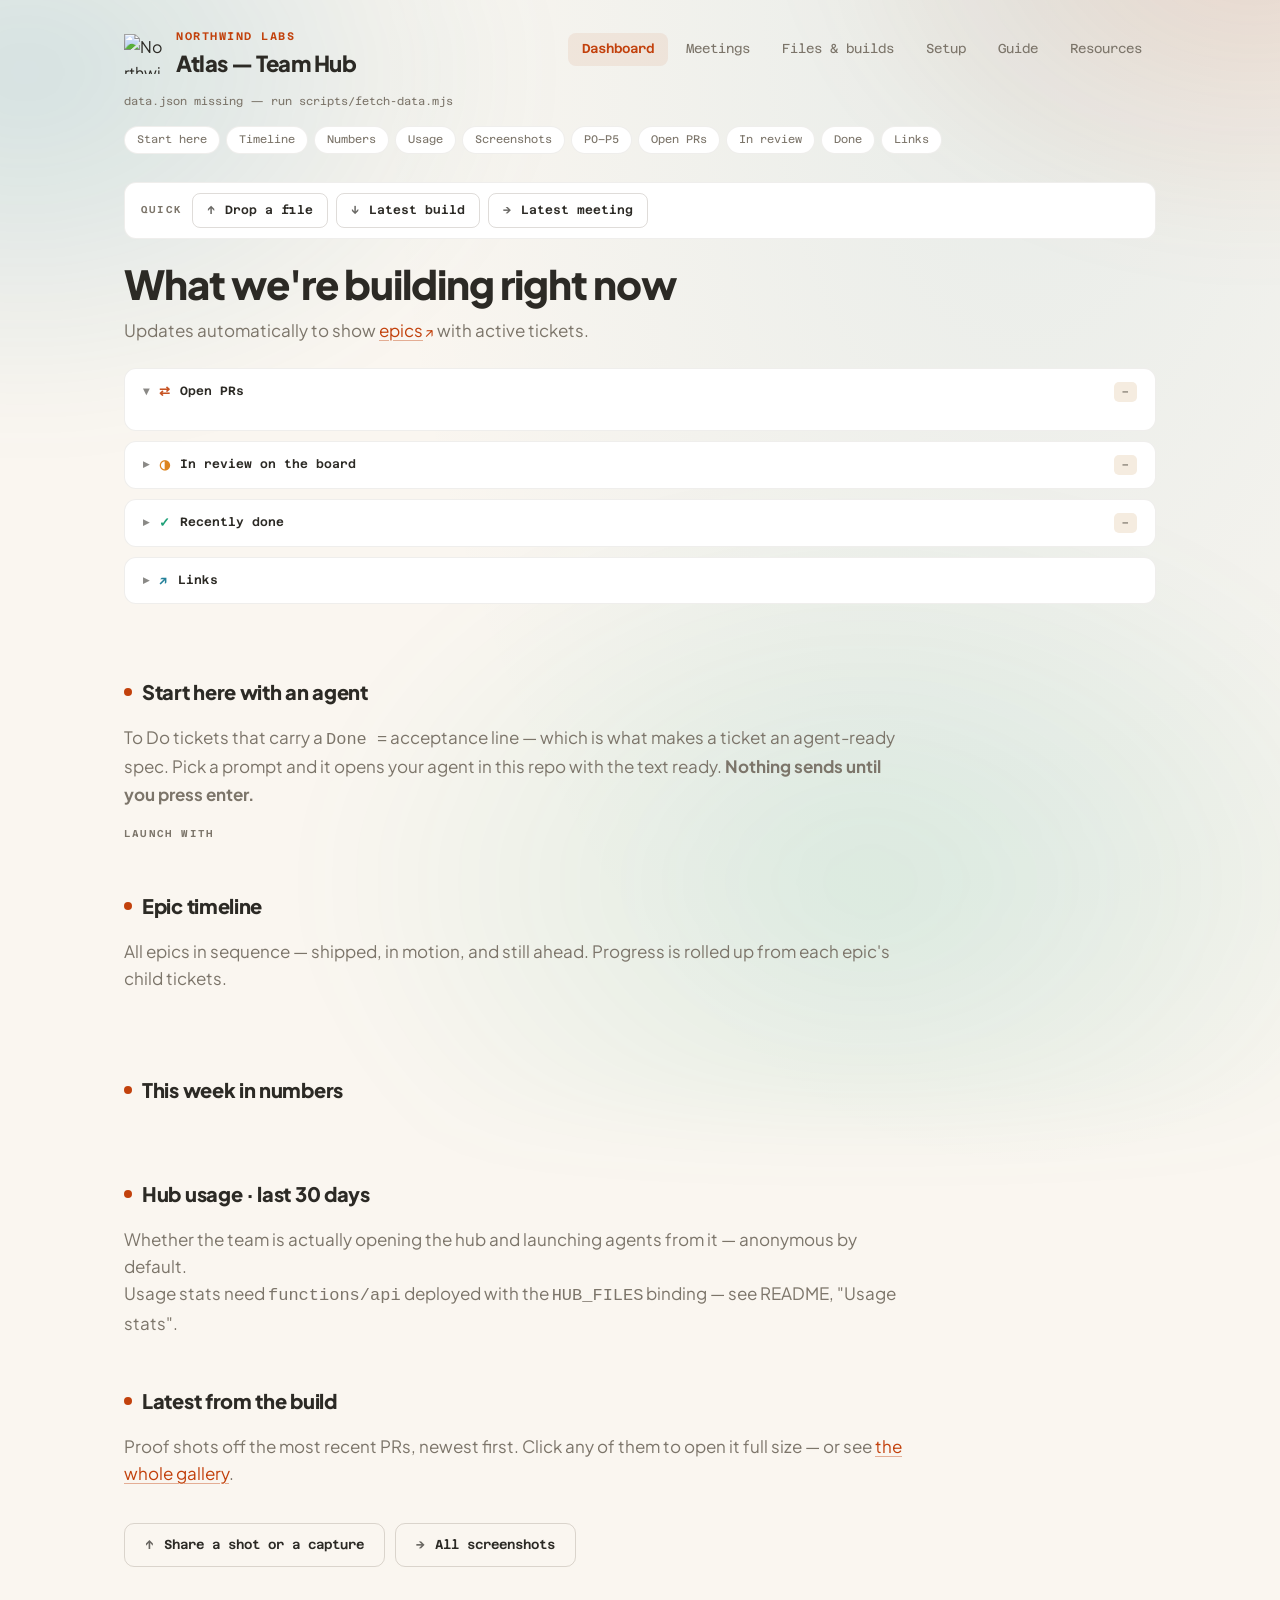
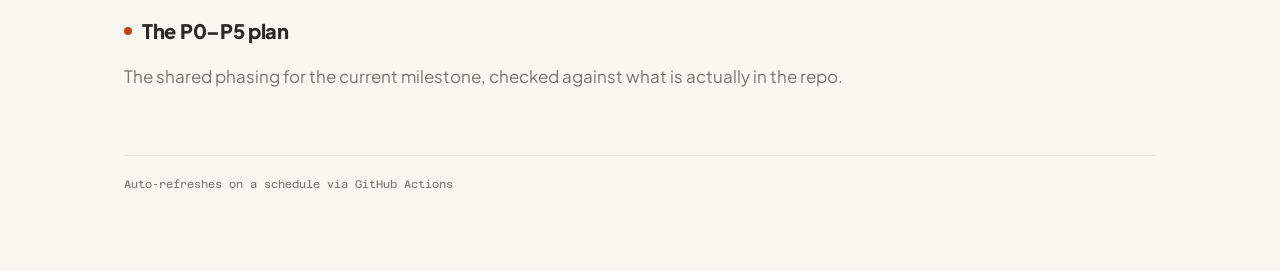
==== site/index.html @ a4d42335 "Collapse only buttons that declare an icon Without one there is nothing to collapse to, and several " ====
<!DOCTYPE html>
<html lang="en">
<head>
<meta charset="UTF-8">
<meta name="viewport" content="width=device-width, initial-scale=1.0">
<title>Dashboard</title>
<link rel="preconnect" href="https://fonts.googleapis.com">
<link rel="preconnect" href="https://fonts.gstatic.com" crossorigin>
<link href="https://fonts.googleapis.com/css2?family=Plus+Jakarta+Sans:wght@400;600;700;800&family=Azeret+Mono:wght@400;600&display=swap" rel="stylesheet">
<link rel="icon" type="image/png" sizes="32x32" href="brand/mark-32.png">
<link rel="icon" type="image/png" sizes="64x64" href="brand/mark-64.png">
<link rel="stylesheet" href="style.css">
<script src="hub.config.js"></script>
<script defer src="hub.js"></script>
</head>
<body>
<div class="wrap">

<header class="site" data-hub-shell></header>
<p class="meta" id="generated">loading…</p>
<nav class="jumps">
  <a href="#s-start" data-needs-tracker>Start here</a>
  <a href="#s-timeline" data-needs-tracker>Timeline</a>
  <a href="#s-numbers">Numbers</a>
  <a href="#s-usage">Usage</a>
  <a href="#s-shots">Screenshots</a>
  <a href="#s-plan" data-needs-phases>P0–P5</a>
  <a href="#s-prs">Open PRs</a>
  <a href="#s-review" data-needs-tracker>In review</a>
  <a href="#s-done" data-needs-tracker>Done</a>
  <a href="#s-links">Links</a>
</nav>

<section class="quickbar" aria-label="Quick actions">
  <span class="quickbar__label">Quick</span>
  <a class="btn btn--lg btn--ghost" data-icon="↑" href="files.html#s-drop">Drop a file</a>
  <a class="btn btn--lg btn--ghost" data-icon="↓" href="files.html#s-builds">Latest build</a>
  <a class="btn btn--lg btn--ghost" data-icon="→" href="meetings.html">Latest meeting</a>
</section>

<h1>What we're building right now</h1>
<p class="lead" data-needs-tracker>Updates automatically to show <a id="epics-link">epics</a> with active tickets.</p>



<!-- The four reference lists live at the top where they are reachable, but folded
     so they do not push the actual dashboard below the fold. Native <details>:
     keyboard and screen-reader behaviour for free, and it still works if the
     script never loads. Counts sit in the header so a closed section still
     tells you whether it is worth opening. -->
<div class="folds">
  <details class="fold" id="s-prs" data-fold="prs" open>
    <summary class="fold__head"><span class="fold__icon">⇄</span>Open PRs<span class="fold__count" id="n-open-prs">–</span></summary>
    <div class="fold__body"><ul class="rows" id="open-prs"></ul></div>
  </details>

  <details class="fold" id="s-review" data-fold="review" data-needs-tracker>
    <summary class="fold__head"><span class="fold__icon">◑</span>In review on the board<span class="fold__count" id="n-in-review">–</span></summary>
    <div class="fold__body"><ul class="rows" id="in-review"></ul></div>
  </details>

  <details class="fold" id="s-done" data-fold="done" data-needs-tracker>
    <summary class="fold__head"><span class="fold__icon">✓</span>Recently done<span class="fold__count" id="n-done-recent">–</span></summary>
    <div class="fold__body"><ul class="rows" id="done-recent"></ul></div>
  </details>

  <details class="fold" id="s-links" data-fold="links">
    <summary class="fold__head"><span class="fold__icon">↗</span>Links</summary>
    <div class="fold__body">
      <div class="links" id="links"></div>
    </div>
  </details>
</div>

<div class="epic-hero" id="active-epics" data-needs-tracker></div>

<h2 id="s-start" data-needs-tracker>Start here with an agent</h2>
<p class="lead" data-needs-tracker>To Do tickets that carry a <code>Done =</code> acceptance line — which is what makes a ticket an agent-ready spec. Pick a prompt and it opens your agent in this repo with the text ready. <strong>Nothing sends until you press enter.</strong></p>
<div class="launchbar" data-needs-tracker>
  <span class="launchbar__label">Launch with</span>
  <div class="launchbar__opts" id="launcher"></div>
</div>
<div id="agent-ready" data-needs-tracker></div>

<h2 id="s-timeline" data-needs-tracker>Epic timeline</h2>
<p class="lead" data-needs-tracker>All epics in sequence — shipped, in motion, and still ahead. Progress is rolled up from each epic's child tickets.</p>
<div class="timeline-scroll" data-needs-tracker><div class="timeline" id="timeline"></div></div>

<h2 id="s-numbers">This week in numbers</h2>
<div class="kpis" id="kpis"></div>

<h2 id="s-usage">Hub usage · last 30 days</h2>
<p class="lead">Whether the team is actually opening the hub and launching agents from it — anonymous by default.</p>
<div id="usage-panel">
  <div id="usage-attribution"></div>
  <div class="kpis" id="usage-kpis"></div>
  <div id="usage-by-person"></div>
</div>

<h2 id="s-shots">Latest from the build</h2>
<p class="lead">Proof shots off the most recent PRs, newest first. Click any of them to open it full size — or see <a href="files.html#s-shots">the whole gallery</a>.</p>
<div class="shots" id="shots"></div>

<div class="btn-row">
  <a class="btn btn--lg btn--ghost" data-icon="↑" href="files.html#s-drop">Share a shot or a capture</a>
  <a class="btn btn--lg btn--ghost" data-icon="→" href="files.html#s-shots">All screenshots</a>
</div>

<h2 id="s-plan" data-needs-phases>The P0–P5 plan</h2>
<p class="lead" id="phases-blurb" data-needs-phases></p>
<div class="phases" id="phases" data-needs-phases></div>


<footer class="site" data-hub-shell></footer>

</div>
<script>
/* hub.js is deferred: it runs after this inline script is parsed but before
   DOMContentLoaded fires. A cached data.json can resolve faster than that, so
   anything needing its launcher API waits here rather than racing it. */
const hubReady = new Promise((resolve) => {
  if (document.readyState !== "loading") resolve();
  else document.addEventListener("DOMContentLoaded", resolve, { once: true });
});

/* Numbers tick up from zero on load — the point of this row is "how much moved
   this week", and watching it land reads faster than a static figure. Anyone
   who has asked the OS for less motion just gets the final number. */
function countUp() {
  const still = window.matchMedia("(prefers-reduced-motion: reduce)").matches;
  for (const el of document.querySelectorAll(".kpi__val[data-to]")) {
    const to = Number(el.dataset.to);
    // requestAnimationFrame does not run in a background tab, so animating there
    // would zero the number and never restore it — someone opening the hub in a
    // background tab would come back to 0 across the board. Correctness first:
    // if we cannot animate, the real figure just stays put.
    if (!Number.isFinite(to) || to === 0 || still || document.visibilityState !== "visible") continue;
    const started = performance.now(), ms = 700;
    const step = (now) => {
      const p = Math.min(1, (now - started) / ms);
      el.textContent = Math.round(to * (1 - Math.pow(1 - p, 3)));
      if (p < 1) requestAnimationFrame(step);
    };
    el.textContent = "0";
    requestAnimationFrame(step);
  }
}

const CONFIG = globalThis.HUB_CONFIG || {};

const CHIP = (s) => {
  const cls = /done/i.test(s) ? "done" : /review/i.test(s) ? "review" : /progress/i.test(s) ? "progress" : "todo";
  return `<span class="chip chip--${cls}">${s}</span>`;
};
const esc = (t) => String(t).replace(/[&<>"]/g, (c) => ({ "&": "&amp;", "<": "&lt;", ">": "&gt;", '"': "&quot;" }[c]));

/* Board sections are removed outright when no tracker is configured, so every
   write below goes through this — a missing target is an expected state, not
   an error, and one throw here would abort the whole render. */
const setHTML = (id, html) => { const el = document.getElementById(id); if (el) el.innerHTML = html; };

/* A hub with no issue tracker is a legitimate setup — plenty of teams run on
   GitHub alone. Every board-derived section is marked data-needs-tracker (and
   the phase plan data-needs-phases, since it also needs a plan to draw), and
   they come out of the page entirely rather than sitting there empty.

   Removing beats hiding: the jump links go with their sections, so the page
   has no dead anchors, and nothing renders a "no data yet" placeholder for a
   feature this hub was never configured to have. */
const tracker = CONFIG.tracker || {};
const hasTracker = Boolean(tracker.baseUrl && tracker.projectKey);
const hasPhases = hasTracker && (CONFIG.phases || []).length > 0;

if (!hasTracker) for (const el of document.querySelectorAll("[data-needs-tracker]")) el.remove();
if (!hasPhases) for (const el of document.querySelectorAll("[data-needs-phases]")) el.remove();

/* Links are pure config — render them before the fetch so they are there even
   if data.json never arrives. Each off-site link gets its destination's favicon
   (Google's public favicon service, keyed only by hostname); a link whose icon
   can't load just shows as text, which is what this list always was. */
document.getElementById("links").innerHTML = (CONFIG.links || [])
  .map((l) => {
    let icon = "";
    try {
      const host = new URL(l.href, location.href).host;
      if (host && host !== location.host)
        icon = `<img class="links__ico" src="https://www.google.com/s2/favicons?domain=${esc(host)}&amp;sz=32" alt="" loading="lazy" onerror="this.remove()">`;
    } catch (e) { /* malformed href — render it linkless of icon, not broken */ }
    return `<a href="${esc(l.href)}">${icon}${esc(l.label)}</a>`;
  }).join("");

const epicsLink = document.getElementById("epics-link");
if (epicsLink && tracker.timelineUrl) epicsLink.href = tracker.timelineUrl;

const blurb = document.getElementById("phases-blurb");
if (blurb) blurb.textContent = CONFIG.phasesBlurb || "";

/* Week-over-week deltas come from site/history.json, one dated snapshot per UTC
   day. It may not exist yet — a brand-new hub's first refresh hasn't run, and
   this template ships without one — so a missing or empty file just means no
   deltas render, not a broken page. */
const nearestEntry = (history, targetMs, toleranceMs) => {
  if (!Array.isArray(history) || !history.length) return null;
  let best = null, bestDiff = Infinity;
  for (const h of history) {
    if (!h || !h.date) continue;
    const diff = Math.abs(new Date(`${h.date}T00:00:00Z`).getTime() - targetMs);
    if (diff < bestDiff) { bestDiff = diff; best = h; }
  }
  return best && bestDiff <= toleranceMs ? best : null;
};

// Never render a delta unless both sides are real numbers — that is what keeps
// a missing/short history from showing a fake "+11" or a misleading "±0".
const deltaBadge = (current, prior) => {
  if (!Number.isFinite(current) || !Number.isFinite(prior)) return "";
  const delta = current - prior;
  const dir = delta > 0 ? "up" : delta < 0 ? "down" : "flat";
  const sign = delta > 0 ? "+" : "";
  return `<div class="kpi__delta kpi__delta--${dir}">${sign}${delta} vs last week</div>`;
};

Promise.all([
  fetch("data.json", { cache: "no-cache" }).then((r) => r.json()),
  fetch("history.json", { cache: "no-cache" }).then((r) => (r.ok ? r.json() : [])).catch(() => []),
]).then(([d, history]) => {
  const gh = d.github || {}, jira = d.jira || {};
  const days = gh.windowDays || jira.windowDays || CONFIG.windowDays || 7;
  const weekAgo = nearestEntry(Array.isArray(history) ? history : [], Date.now() - 7 * 864e5, 2 * 864e5);

  document.getElementById("generated").textContent =
    "data refreshed " + (d.generatedAt ? new Date(d.generatedAt).toLocaleString() : "—") + ` · rolling ${days}-day window`;

  const ago = (iso) => {
    if (!iso) return "no ticket activity yet";
    const dd = Math.floor((Date.now() - new Date(iso)) / 864e5);
    return dd <= 0 ? "active today" : dd === 1 ? "active yesterday" : `last activity ${dd}d ago`;
  };
  const pct = (e) => (e.total ? Math.round((e.done / e.total) * 100) : 0);
  const epics = jira.epics || [];
  const active = epics.filter((e) => e.state === "active");

  setHTML("active-epics", active.map((e) => `
    <div class="epic">
      <div class="epic__head">
        <span class="epic__key"><a href="${e.url}">${e.key}</a></span>
        <span class="epic__ago">${ago(e.lastActivity)}</span>
      </div>
      <div class="epic__name"><a href="${e.url}">${esc(e.name)}</a></div>
      <div class="epic__bar"><div class="epic__fill" style="width:${pct(e)}%"></div></div>
      <div class="epic__stats">
        <span>${e.done}/${e.total} done</span>
        ${e.inProgress ? `<span class="chip chip--progress">${e.inProgress} in progress</span>` : ""}
        ${e.inReview ? `<span class="chip chip--review">${e.inReview} in review</span>` : ""}
        ${e.doneRecent ? `<span class="chip chip--done">${e.doneRecent} done · ${days}d</span>` : ""}
      </div>
    </div>`).join("") ||
    `<p class="lead">${epics.length ? "No epic has moved recently — the board is quiet." : "No epic data yet — waiting on the next scheduled refresh."}</p>`);

  setHTML("timeline", epics.map((e) => `
    <div class="tl__node tl__node--${e.state}">
      <div class="tl__dot"></div>
      <div class="tl__key">${e.key}</div>
      <div class="tl__name"><a href="${e.url}">${esc(e.name)}</a></div>
      <div class="tl__bar"><div class="tl__fill" style="width:${pct(e)}%"></div></div>
      <div class="tl__meta">${e.total ? `${e.done}/${e.total}` : "unscoped"}${e.dueDate ? ` · due ${e.dueDate}` : ""}</div>
    </div>`).join("") ||
    '<p class="lead">No epic data yet — waiting on the next scheduled refresh.</p>');

  const doneCount = (jira.doneRecent || []).length;
  setHTML("kpis", [
    { v: (gh.openPrs || []).length, prior: weekAgo?.openPrs, l: "open PRs", s: "awaiting eyes", tone: "accent", icon: "⇄" },
    { v: (gh.mergedPrs || []).length, prior: weekAgo?.mergedPrs, l: `PRs merged · ${days}d`, s: "to main", tone: "water", icon: "⇥" },
    { v: gh.commitCount ?? "—", prior: weekAgo?.commitCount, l: `commits · ${days}d`, s: "default branch", tone: "water", icon: "◆" },
    // The only board-derived card — it goes with the rest of the board.
    ...(hasTracker
      ? [{ v: doneCount, prior: weekAgo?.ticketsDone, l: `tickets done · ${days}d`, s: tracker.label || "the board", tone: "green", icon: "✓" }]
      : []),
  ].map((k) => `
    <div class="kpi kpi--${k.tone}">
      <span class="kpi__icon">${k.icon}</span>
      <div class="kpi__val" data-to="${Number.isFinite(Number(k.v)) ? Number(k.v) : ""}">${k.v}</div>
      <div class="kpi__label">${k.l}</div>
      <div class="kpi__sub">${k.s}</div>
      ${deltaBadge(Number(k.v), Number(k.prior))}
    </div>`).join(""));
  countUp();

  setHTML("phases", (jira.phases || []).map((p) => `
    <div class="phase">
      <div class="phase__tag">${p.phase}</div>
      <div class="phase__name">${esc(p.name)}</div>
      <div class="phase__desc">${esc(p.desc)}</div>
      <div class="phase__row">
        <span class="phase__key"><a href="${esc(p.url || "#")}">${esc(p.key)}</a></span>
        ${CHIP(p.status)}
      </div>
    </div>`).join("") || '<p class="lead">No phase data yet — run the refresh.</p>');

  const li = (id, t, url, extra = "") => `<li><span class="id"><a href="${url}">${id}</a></span><span class="t"><a href="${url}">${esc(t)}</a></span>${extra}</li>`;
  const empty = '<li><span class="t t-dim">nothing right now</span></li>';

  const count = (id, n, hot) => {
    const el = document.getElementById(id);
    if (!el) return;
    el.textContent = n;
    el.classList.toggle("fold__count--hot", Boolean(hot) && n > 0);
  };
  count("n-open-prs", (gh.openPrs || []).length, true);
  count("n-in-review", (jira.inReview || []).length, true);
  count("n-done-recent", doneCount);

  setHTML("open-prs",
    (gh.openPrs || []).map((p) => li("#" + p.number, p.title, p.url, p.draft ? '<span class="badge chip chip--todo">draft</span>' : "")).join("") || empty);
  setHTML("in-review",
    (jira.inReview || []).map((i) => li(i.key, i.summary, i.url)).join("") || empty);
  setHTML("done-recent",
    (jira.doneRecent || []).map((i) => li(i.key, i.summary, i.url, '<span class="badge chip chip--done">done</span>')).join("") || empty);

  renderAgentQueue(jira.agentReady);
}).catch(() => {
  document.getElementById("generated").textContent = "data.json missing — run scripts/fetch-data.mjs";
});


const slugify = (s) => s.toLowerCase().replace(/[^a-z0-9]+/g, "-").replace(/^-+|-+$/g, "").split("-").slice(0, 5).join("-");

/* Prompt templates live in hub.config.js — they encode a team's harness, gates
   and vocabulary, which is exactly the kind of thing that should not be buried
   in a page. They are text with {placeholders} rather than functions, so the
   config file stays data that anyone can edit. An unknown placeholder is left
   as-is: better a visible {oops} in the prompt box than a silent "undefined". */
const PROMPTS = CONFIG.prompts || [];

const fill = (template, t) => {
  const values = {
    key: t.key,
    summary: t.summary,
    done: t.done,
    branch: `${t.key}-${slugify(t.summary)}`,
    repo: (CONFIG.repo || {}).slug || "",
  };
  return String(template).replace(/\{(\w+)\}/g, (whole, name) =>
    Object.prototype.hasOwnProperty.call(values, name) ? values[name] : whole);
};


async function renderAgentQueue(queue) {
  const host = document.getElementById("agent-ready");
  const bar = document.getElementById("launcher");
  if (!host || !bar) return; // no tracker configured — the whole section is gone
  const tickets = queue?.tickets;

  if (!Array.isArray(tickets)) {
    bar.innerHTML = "";
    host.innerHTML = '<div class="card"><p class="lead m-0">This queue appears after the next data refresh (every 6 hours, or on push).</p></div>';
    return;
  }
  if (!tickets.length) {
    bar.innerHTML = "";
    host.innerHTML = `<div class="card"><p class="lead m-0">None of the ${queue.todoTotal || 0} To&nbsp;Do tickets has a <code>Done =</code> acceptance line yet. Add one to a ticket and it appears here.</p></div>`;
    return;
  }
  const gap = (queue.todoTotal || 0) - (queue.readyTotal || tickets.length);

  await hubReady;
  const active = window.kfCurrentLauncher();
  /* Collapse-to-icon is opt-in per entry: without an icon there is nothing to
     collapse TO, and several icon-less entries would render as identical
     mystery buttons — so those keep their always-visible label. */
  const collapsible = (icon, label, inner) => icon
    ? `class="btn btn--sm ${inner} btn--collapse" data-icon="${esc(icon)}" aria-label="${esc(label)}"`
    : `class="btn btn--sm ${inner}"`;
  const labelSpan = (icon, label) => icon ? `<span class="btn__txt">${esc(label)}</span>` : esc(label);
  bar.innerHTML = window.KF_LAUNCHERS.map((l) => `
    <button ${collapsible(l.icon, l.label, "btn--pill")} type="button" data-launcher="${l.id}" aria-pressed="${l.id === active}" title="${esc(l.note)}">${labelSpan(l.icon, l.label)}</button>`).join("");

  host.innerHTML = `<div class="queue">${tickets.map((t, ti) => `
    <article class="tk">
      <div class="tk__head">
        <span class="epic__key"><a href="${t.url}">${t.key}</a></span>
        ${t.assignee ? `<span class="chip chip--progress">${esc(t.assignee)}</span>` : '<span class="chip chip--todo">unclaimed</span>'}
        ${t.epic ? `<span class="tk__epic">${esc(t.epic)}</span>` : ""}
      </div>
      <h3 class="tk__name">${esc(t.summary)}</h3>
      <p class="tk__done"><strong>Done =</strong> ${esc(t.done)}</p>
      <div class="tk__acts">
        ${PROMPTS.map((p, pi) => p.icon
          ? `<button class="btn btn--sm btn--collapse" type="button" data-icon="${esc(p.icon)}" data-t="${ti}" data-p="${pi}" aria-label="${esc(p.label)}" title="${esc(p.hint)}"><span class="btn__txt">${esc(p.label)}</span></button>`
          : `<button class="btn btn--sm" type="button" data-icon="▸" data-t="${ti}" data-p="${pi}" title="${esc(p.hint)}">${esc(p.label)}</button>`).join("")}
      </div>
    </article>`).join("")}</div>${gap > 0 ? `
    <p class="meta mt-2">${queue.readyTotal} of ${queue.todoTotal} To&nbsp;Do tickets are agent-ready. The other ${gap} have no <code>Done =</code> line yet — add one and they show up here.</p>` : ""}`;

  bar.querySelectorAll("[data-launcher]").forEach((b) => b.addEventListener("click", () => {
    window.kfSetLauncher(b.dataset.launcher);
    renderAgentQueue(queue);
  }));

  host.querySelectorAll("[data-p]").forEach((b) => b.addEventListener("click", async () => {
    const ticket = tickets[Number(b.dataset.t)];
    const spec = PROMPTS[Number(b.dataset.p)];
    /* Status goes into the label span, and .btn--show holds it open — a
       collapsed button reporting "Copied" into a hidden span tells nobody. */
    const txt = b.querySelector(".btn__txt") || b;
    const was = txt.textContent;
    b.classList.add("btn--ok", "btn--show");
    txt.textContent = await window.kfLaunchAgent({
      prompt: fill(spec.text, ticket), label: spec.label, source: ticket.key,
    });
    setTimeout(() => { txt.textContent = was; b.classList.remove("btn--ok", "btn--show"); }, 1800);
  }));
}

/* ---- usage stats -----------------------------------------------------------
   Independent of data.json: this calls the Function directly, so it only
   renders where functions/api is deployed with the HUB_FILES binding. A
   local `python3 -m http.server` (see CONTRIBUTING) or a preview missing the
   binding has no such route — the panel says so rather than showing zeros,
   which would misread as "nobody uses this" instead of "not available here". */
fetch("/api/stats", { cache: "no-store" })
  .then((r) => { if (!r.ok) throw new Error(`stats returned ${r.status}`); return r.json(); })
  .then((d) => {
    document.getElementById("usage-attribution").innerHTML = d.attributed
      ? `<div class="callout callout--amber"><strong>Per-person attribution is on.</strong> Events below are recorded against the Cloudflare Access-verified email of whoever triggered them — a tenant policy set in <code>hub.config.js</code>, not a product default.</div>`
      : `<div class="callout callout--water"><strong>Anonymous aggregate counts only.</strong> No identity is recorded with these events.</div>`;

    setHTML("usage-kpis", [
      { v: d.totalEvents || 0, l: `events · ${d.windowDays}d`, s: "opens + agent launches", tone: "accent", icon: "◆" },
      { v: (d.byType || {}).page_view || 0, l: "hub opens", s: `${d.windowDays}d`, tone: "water", icon: "→" },
      { v: (d.byType || {}).agent_launch || 0, l: "agent launches", s: `${d.windowDays}d`, tone: "green", icon: "▸" },
    ].map((k) => `
      <div class="kpi kpi--${k.tone}">
        <span class="kpi__icon">${k.icon}</span>
        <div class="kpi__val">${k.v}</div>
        <div class="kpi__label">${k.l}</div>
        <div class="kpi__sub">${k.s}</div>
      </div>`).join(""));

    const people = Array.isArray(d.byPerson) ? d.byPerson : [];
    setHTML("usage-by-person", d.attributed && people.length
      ? `<ul class="rows">${people.map((p) =>
          `<li><span class="id">${p.count}</span><span class="t">${esc(p.email)}</span></li>`).join("")}</ul>`
      : "");
  })
  .catch(() => {
    document.getElementById("usage-panel").innerHTML =
      '<p class="lead">Usage stats need <code>functions/api</code> deployed with the <code>HUB_FILES</code> binding — see README, "Usage stats".</p>';
  });

/* ---- latest screenshots -------------------------------------------------- */
/* The same manifest the Files page gallery reads, trimmed to the newest five.
   The section stays empty if the manifest is missing rather than shouting
   about it on the landing page. */
fetch("img/proof/manifest.json", { cache: "no-cache" })
  .then((r) => { if (!r.ok) throw new Error("no manifest"); return r.json(); })
  .then((d) => {
    const shots = (d.shots || []).slice(0, 5);
    if (!shots.length) return;
    const days = (iso) => Math.floor((Date.now() - new Date(iso)) / 864e5);
    const when = (iso) => {
      const n = days(iso);
      return n <= 0 ? "today" : n === 1 ? "yesterday" : `${n}d ago`;
    };
    const card = (s, cls) => `
      <figure class="shot ${cls}">
        ${days(s.date) <= 7 ? '<span class="shot__flag">new</span>' : ""}
        <img src="img/proof/${esc(s.file)}" data-lightbox="img/proof/${esc(s.file)}"
             alt="${esc(s.title)}" loading="lazy">
        <figcaption class="shot__body">
          <div class="shot__name">${esc(s.title)}</div>
          <div class="shot__meta">${esc(s.ticket)} · <a href="${esc(s.prUrl)}">PR #${s.pr}</a> · ${when(s.date)}</div>
        </figcaption>
      </figure>`;
    document.getElementById("shots").innerHTML =
      card(shots[0], "shot--feature") +
      `<div class="shots__minis">${shots.slice(1).map((x) => card(x, "shot--mini")).join("")}</div>`;
  })
  .catch(() => { /* no manifest yet — leave the section empty */ });
</script>
</body>
</html>
---- site/style.css ----
:root {
  --font-body: 'Plus Jakarta Sans', system-ui, sans-serif;
  --font-mono: 'Azeret Mono', 'SF Mono', Consolas, monospace;
  --bg: #faf6f0;
  --surface: #ffffff;
  --surface2: #f5ece0;
  --border: rgba(60, 40, 20, 0.08);
  --border-bright: rgba(60, 40, 20, 0.16);
  --text: #2c2a25;
  --text-dim: #7c756a;
  --accent: #c2410c;
  --accent-dim: rgba(194, 65, 12, 0.08);
  --water: #0e7490;
  --water-dim: rgba(14, 116, 144, 0.08);
  --green: #059669;
  --green-dim: rgba(5, 150, 105, 0.10);
  --amber: #d97706;
  --amber-dim: rgba(217, 119, 6, 0.10);
}

@media (prefers-color-scheme: dark) {
  :root {
    --bg: #1c1916;
    --surface: #262220;
    --surface2: #302b28;
    --border: rgba(200, 180, 160, 0.08);
    --border-bright: rgba(200, 180, 160, 0.16);
    --text: #f0e8dc;
    --text-dim: #a09888;
    --accent: #e85d2a;
    --accent-dim: rgba(232, 93, 42, 0.10);
    --water: #22b8d4;
    --water-dim: rgba(34, 184, 212, 0.10);
    --green: #34d399;
    --green-dim: rgba(52, 211, 153, 0.12);
    --amber: #fbbf24;
    --amber-dim: rgba(251, 191, 36, 0.12);
  }
}

* { margin: 0; padding: 0; box-sizing: border-box; }

html { scroll-behavior: smooth; }
[id] { scroll-margin-top: 24px; }

body {
  font-family: var(--font-body);
  background: var(--bg);
  background-image: radial-gradient(ellipse at 80% 0%, var(--water-dim) 0%, transparent 45%);
  color: var(--text);
  line-height: 1.6;
  overflow-wrap: break-word;
}

.wrap { max-width: 1080px; margin: 0 auto; padding: 0 24px 80px; }

header.site {
  display: flex;
  align-items: baseline;
  justify-content: space-between;
  flex-wrap: wrap;
  gap: 12px;
  padding: 28px 0 8px;
  /* hub.js fills this element from hub.config.js, and deferred scripts can run
     after a first paint. Holding the unwrapped height means the page below does
     not jump when the header arrives. */
  min-height: 76px;
}

/* Brand lockup: the mark sits beside the wordmark. header.site aligns on
   `baseline`, which an <img> does not share with text — so the brand is its own
   centred flex row and only the row participates in the header's baseline. */
.site__brand { display: flex; align-items: center; gap: 12px; }
.site__logo {
  height: 40px;
  /* Height drives it and the intrinsic size comes from hub.config.js, so a
     tenant mark of any proportion sits correctly without a squash. */
  width: auto;
  flex: none;
  display: block;
}

.site__title { font-size: 22px; font-weight: 800; letter-spacing: -0.5px; }
.site__title small {
  display: block;
  font-family: var(--font-mono);
  font-size: 11px;
  font-weight: 600;
  letter-spacing: 1.5px;
  text-transform: uppercase;
  color: var(--accent);
}

nav.site__nav { display: flex; gap: 4px; flex-wrap: wrap; }
nav.site__nav a {
  font-family: var(--font-mono);
  font-size: 13px;
  text-decoration: none;
  color: var(--text-dim);
  padding: 6px 14px;
  border-radius: 8px;
}
nav.site__nav a:hover { color: var(--text); background: var(--surface2); }
nav.site__nav a.active { color: var(--accent); background: var(--accent-dim); font-weight: 600; }

.meta {
  font-family: var(--font-mono);
  font-size: 11px;
  color: var(--text-dim);
  margin: 4px 0 16px;
}

.jumps { display: flex; flex-wrap: wrap; gap: 6px; margin: 0 0 28px; }
.jumps a {
  font-family: var(--font-mono); font-size: 11px; text-decoration: none;
  color: var(--text-dim); background: var(--surface); border: 1px solid var(--border);
  border-radius: 999px; padding: 4px 12px;
}
.jumps a:hover { color: var(--accent); border-color: var(--accent); }

h1 { font-size: clamp(28px, 4.5vw, 40px); font-weight: 800; letter-spacing: -1px; line-height: 1.15; margin: 8px 0 10px; }
h2 {
  font-size: 20px; font-weight: 800; letter-spacing: -0.3px;
  margin: 48px 0 16px;
  display: flex; align-items: center; gap: 10px;
}
h2::before { content: ''; width: 8px; height: 8px; border-radius: 50%; background: var(--accent); flex-shrink: 0; }
.lead { color: var(--text-dim); max-width: 65ch; font-size: 17px; }

.kpis { display: grid; grid-template-columns: repeat(auto-fit, minmax(180px, 1fr)); gap: 16px; margin-top: 24px; }
.kpi { background: var(--surface); border: 1px solid var(--border); border-radius: 12px; padding: 20px; min-width: 0; }
.kpi__val { font-size: 40px; font-weight: 800; letter-spacing: -1.5px; line-height: 1.1; font-variant-numeric: tabular-nums; }
.kpi__label { font-family: var(--font-mono); font-size: 10px; font-weight: 600; text-transform: uppercase; letter-spacing: 1.2px; color: var(--text-dim); margin-top: 8px; }
.kpi__sub { font-family: var(--font-mono); font-size: 10px; color: var(--text-dim); margin-top: 3px; }

.epic-hero { display: grid; grid-template-columns: repeat(auto-fit, minmax(280px, 1fr)); gap: 16px; margin-top: 24px; }
.epic {
  background: var(--surface); border: 1px solid var(--border); border-left: 4px solid var(--accent);
  border-radius: 12px; padding: 18px 20px; min-width: 0;
}
.epic__head { display: flex; justify-content: space-between; align-items: baseline; gap: 8px; }
.epic__key { font-family: var(--font-mono); font-size: 11px; font-weight: 600; }
.epic__key a { color: var(--accent); text-decoration: none; }
.epic__key a:hover { text-decoration: underline; }
.epic__ago { font-family: var(--font-mono); font-size: 10px; color: var(--text-dim); }
.epic__name { font-size: 19px; font-weight: 800; letter-spacing: -0.3px; margin: 4px 0 12px; }
.epic__name a { color: var(--text); text-decoration: none; }
.epic__name a:hover { color: var(--accent); }
.epic__bar { height: 8px; border-radius: 4px; background: var(--surface2); overflow: hidden; }
.epic__fill { height: 100%; border-radius: 4px; background: var(--green); min-width: 2px; }
.epic__stats {
  display: flex; flex-wrap: wrap; gap: 8px; align-items: center; margin-top: 10px;
  font-family: var(--font-mono); font-size: 11px; color: var(--text-dim);
}

/* The timeline outgrew its column: 13 epics need ~2200px inside a 1032px wrap,
   so it scrolled sideways permanently and only ever showed a third of itself.
   Two changes fix that. It breaks out of .wrap up to the viewport width, and it
   wraps onto another row instead of scrolling when even that isn't enough — so
   the bar never appears at any width, and a wide monitor gets the whole plan
   on one line.

   --sbw is the scrollbar width, set by hub.js. Without subtracting it, 100vw
   overshoots the document by exactly the scrollbar and puts a horizontal bar on
   <body> — the very thing being removed here. It defaults to 0px, so this
   degrades safely if the script never runs. */
.timeline-scroll {
  --tl-max: min(2400px, calc(100vw - var(--sbw, 0px) - 48px));
  margin-top: 20px;
  padding-bottom: 8px;
  margin-inline: min(0px, calc((100% - var(--tl-max)) / 2));
  overflow-x: auto;          /* belt and braces; wrapping means it never fires */
}
.timeline {
  display: flex; flex-wrap: wrap; justify-content: center;
  row-gap: 26px; position: relative; padding-top: 6px;
}
.tl__node { width: 168px; flex-shrink: 0; padding: 0 12px; position: relative; }
/* Connector drawn per node rather than as one bar across the whole timeline, so
   it survives wrapping: each row gets a continuous rule that stops at its edge. */
.tl__node::before {
  content: ''; position: absolute; top: 11px; left: 0; right: 0;
  height: 2px; background: var(--border-bright);
}
.tl__node:first-child::before { left: 18px; }
.tl__node:last-child::before { right: calc(100% - 20px); }
.tl__dot {
  width: 12px; height: 12px; border-radius: 50%; margin-bottom: 10px;
  background: var(--bg); border: 3px solid var(--text-dim); position: relative;
}
.tl__node--done .tl__dot { border-color: var(--green); background: var(--green); }
.tl__node--active .tl__dot { border-color: var(--accent); background: var(--accent); box-shadow: 0 0 0 4px var(--accent-dim); }
.tl__key { font-family: var(--font-mono); font-size: 10px; font-weight: 600; color: var(--text-dim); }
.tl__node--active .tl__key { color: var(--accent); }
.tl__name { font-size: 13px; font-weight: 700; line-height: 1.3; margin: 2px 0 8px; }
.tl__name a { color: var(--text); text-decoration: none; }
.tl__name a:hover { color: var(--accent); }
.tl__node--upcoming .tl__name a { color: var(--text-dim); }
.tl__bar { height: 5px; border-radius: 3px; background: var(--surface2); overflow: hidden; max-width: 120px; }
.tl__fill { height: 100%; background: var(--green); }
.tl__node--active .tl__fill { background: var(--accent); }
.tl__meta { font-family: var(--font-mono); font-size: 10px; color: var(--text-dim); margin-top: 5px; }

.phases { display: grid; grid-template-columns: repeat(auto-fit, minmax(200px, 1fr)); gap: 12px; }
.phase { background: var(--surface); border: 1px solid var(--border); border-top: 3px solid var(--water); border-radius: 10px; padding: 14px 16px; min-width: 0; }
.phase__tag { font-family: var(--font-mono); font-size: 10px; font-weight: 600; letter-spacing: 1px; color: var(--water); }
.phase__name { font-weight: 700; font-size: 15px; margin: 3px 0; }
.phase__desc { font-size: 12px; color: var(--text-dim); }
.phase__row { display: flex; align-items: center; justify-content: space-between; gap: 8px; margin-top: 10px; }
.phase__key { font-family: var(--font-mono); font-size: 10px; }
.phase__key a { color: var(--water); text-decoration: none; }
.phase__key a:hover { text-decoration: underline; }

.chip { display: inline-block; font-family: var(--font-mono); font-size: 10px; font-weight: 600; padding: 2px 8px; border-radius: 5px; white-space: nowrap; }
.chip--todo { background: var(--surface2); color: var(--text-dim); }
.chip--progress { background: var(--water-dim); color: var(--water); }
.chip--review { background: var(--amber-dim); color: var(--amber); }
.chip--done { background: var(--green-dim); color: var(--green); }

ul.rows { list-style: none; }
ul.rows li { display: flex; gap: 12px; align-items: baseline; padding: 10px 4px; border-bottom: 1px solid var(--border); min-width: 0; }
ul.rows li:last-child { border-bottom: none; }
ul.rows .id { font-family: var(--font-mono); font-size: 12px; font-weight: 600; color: var(--accent); flex-shrink: 0; }
ul.rows .id a { color: inherit; text-decoration: none; }
ul.rows .id a:hover { text-decoration: underline; }
ul.rows .t { font-size: 14px; }
ul.rows .t a { color: var(--text); text-decoration: none; }
ul.rows .t a:hover { color: var(--accent); }
ul.rows .badge { margin-left: auto; flex-shrink: 0; }

.links { display: flex; flex-wrap: wrap; gap: 10px; margin-top: 8px; }
.links a {
  font-family: var(--font-mono); font-size: 12px; text-decoration: none;
  background: var(--surface); border: 1px solid var(--border-bright); border-radius: 8px;
  padding: 8px 14px; color: var(--text);
}
.links a:hover { border-color: var(--accent); color: var(--accent); }

.card { background: var(--surface); border: 1px solid var(--border); border-radius: 12px; padding: 20px 24px; }
.grid2 { display: grid; grid-template-columns: 1fr 1fr; gap: 20px; align-items: start; }
.grid2 > * { min-width: 0; }
@media (max-width: 760px) { .grid2 { grid-template-columns: 1fr; } }

.guide h3 { font-size: 16px; font-weight: 700; margin: 20px 0 6px; }
.guide p, .guide li { color: var(--text-dim); font-size: 15px; }
/* The global reset zeroes margins, so stacked paragraphs collide. Space only
   consecutive ones; single paragraphs keep taking their rhythm from siblings. */
.guide p + p { margin-top: 12px; }
.guide strong { color: var(--text); }
.guide ul, .guide ol { padding-left: 1.4em; margin: 8px 0; }
.guide code {
  font-family: var(--font-mono); font-size: 0.85em;
  background: var(--accent-dim); color: var(--accent);
  padding: 1px 6px; border-radius: 4px;
}

.steps { counter-reset: s; list-style: none; padding: 0; }
.steps li { counter-increment: s; position: relative; padding: 10px 0 10px 44px; }
.steps li::before {
  content: counter(s, decimal-leading-zero);
  position: absolute; left: 0; top: 12px;
  font-family: var(--font-mono); font-size: 12px; font-weight: 600; color: var(--accent);
  background: var(--accent-dim); border-radius: 6px; padding: 2px 7px;
}

/* ---- buttons ------------------------------------------------------------- */
/* One component. There used to be three — .btn, .cta and .lbtn/.lpill — each
   with its own font size, radius and padding for the same job, which is most of
   why the pages did not feel like one site. Everything now varies through
   modifiers on top of this base, and the colours run through custom properties
   so a tone only has to say what changes. */
.btn {
  --btn-bg: var(--surface);
  --btn-fg: var(--text);
  --btn-bd: var(--border-bright);
  display: inline-flex; align-items: center; gap: 8px;
  font-family: var(--font-mono); font-size: 12px; font-weight: 600; line-height: 1.4;
  text-decoration: none; cursor: pointer; white-space: nowrap;
  background: var(--btn-bg); color: var(--btn-fg);
  border: 1px solid var(--btn-bd); border-radius: 8px;
  padding: 8px 14px;
  transition: border-color .15s ease, color .15s ease, background .15s ease, filter .15s ease;
}
.btn:hover { --btn-bd: var(--accent); --btn-fg: var(--accent); }
.btn:focus-visible { outline: 2px solid var(--accent); outline-offset: 2px; }
.btn[disabled] { opacity: .45; cursor: not-allowed; }
.btn[disabled]:hover { --btn-bd: var(--border-bright); --btn-fg: var(--text); }

/* sizes */
.btn--sm { font-size: 11px; padding: 5px 10px; gap: 6px; }
.btn--lg { font-size: 13px; padding: 12px 20px; gap: 10px; border-radius: 10px; }

/* tones */
.btn--primary { --btn-bg: var(--accent); --btn-bd: var(--accent); --btn-fg: #fff; }
.btn--primary:hover { --btn-fg: #fff; filter: brightness(1.08); }
/* The dark-mode accent is too light to carry white text at this size (3.5:1,
   under AA), so dark ink on the fill instead — 5.0:1. */
@media (prefers-color-scheme: dark) {
  .btn--primary, .btn--primary:hover { --btn-fg: #1c1916; }
}
.btn--ghost { --btn-bg: transparent; }
.btn--danger:hover { --btn-bd: #dc2626; --btn-fg: #dc2626; }
.btn--ok { --btn-fg: var(--green); --btn-bd: var(--green); --btn-bg: var(--green-dim); }

/* a pill that holds a selected state — launcher picker, area filters */
.btn--pill { border-radius: 999px; --btn-fg: var(--text-dim); }
.btn--pill:hover { --btn-fg: var(--text); }
.btn--pill[aria-pressed="true"], .btn--pill.is-on {
  --btn-bg: var(--accent-dim); --btn-fg: var(--accent); --btn-bd: var(--accent);
}

.btn-row { display: flex; flex-wrap: wrap; gap: 10px; align-items: center; margin: 12px 0 4px; }
.quickbar .btn { font-size: 12px; padding: 8px 14px; border-radius: 8px; margin: 0; }

/* Icons are decorative: a glyph in a data attribute, inheriting colour and
   size, with the label still carrying the meaning in words. */
.btn[data-icon]::before {
  content: attr(data-icon);
  font-size: 1.05em; line-height: 1; opacity: .7;
}
.btn[data-icon]:hover::before { opacity: 1; }

/* ---- callouts and microcopy ---------------------------------------------- */
/* Two shapes, not five. A callout is an emphasis block that takes a tone; a
   note is muted fine print. .empty and .disclosure were separate rules saying
   the same thing as .note, so they are aliases now. */
.callout {
  --tint: var(--accent);
  --tint-dim: var(--accent-dim);
  border-left: 4px solid var(--tint);
  background: var(--tint-dim);
  border-radius: 8px; padding: 14px 18px; margin: 16px 0; font-size: 15px;
}
.callout--water { --tint: var(--water); --tint-dim: var(--water-dim); }
.callout--green { --tint: var(--green); --tint-dim: var(--green-dim); }
.callout--amber { --tint: var(--amber); --tint-dim: var(--amber-dim); }

.note, .empty, .disclosure {
  font-family: var(--font-mono); font-size: 11px; color: var(--text-dim);
}
.note { background: var(--surface2); border-radius: 8px; padding: 10px 14px; margin: 12px 0; }
.empty { padding: 16px 4px; font-size: 12px; }
.disclosure { font-size: 10px; margin-top: 8px; }

/* ---- spacing utilities --------------------------------------------------- */
/* A small scale, so a section that needs a nudge does not grow an inline
   style. These were the last one-off style="" attributes on the site. */
.mt-0 { margin-top: 0; }
.mt-1 { margin-top: 8px; }
.mt-2 { margin-top: 14px; }
.mt-3 { margin-top: 20px; }
.m-0  { margin: 0; }

footer.site {
  margin-top: 64px; padding-top: 20px; border-top: 1px solid var(--border);
  font-family: var(--font-mono); font-size: 11px; color: var(--text-dim);
}

/* ---- buttons ------------------------------------------------------------- */

.toolbar { display: flex; flex-wrap: wrap; gap: 8px; align-items: center; margin: 16px 0; }
.toolbar__spacer { margin-left: auto; }

/* ---- drop zone ----------------------------------------------------------- */
.drop {
  border: 2px dashed var(--border-bright); border-radius: 14px;
  background: var(--surface);
  padding: 34px 24px; text-align: center;
  transition: border-color .15s, background .15s;
}
.drop.is-over { border-color: var(--accent); background: var(--accent-dim); }
.drop__big { font-size: 17px; font-weight: 700; }
.drop__sub { font-family: var(--font-mono); font-size: 11px; color: var(--text-dim); margin-top: 6px; }
.drop input[type=file] { display: none; }

/* ---- upload queue -------------------------------------------------------- */
.queue { list-style: none; margin-top: 14px; display: grid; gap: 8px; }
.q {
  background: var(--surface); border: 1px solid var(--border); border-radius: 10px;
  padding: 10px 14px; display: grid; gap: 6px;
}
.q__top { display: flex; gap: 10px; align-items: baseline; }
.q__name { font-size: 13px; font-weight: 600; overflow: hidden; text-overflow: ellipsis; white-space: nowrap; }
.q__stat { margin-left: auto; font-family: var(--font-mono); font-size: 10px; color: var(--text-dim); flex-shrink: 0; }
.q--err .q__stat { color: #dc2626; }
.q--ok .q__stat { color: var(--green); }
.prog { height: 6px; border-radius: 3px; background: var(--surface2); overflow: hidden; }
.prog__fill { height: 100%; background: var(--accent); width: 0; transition: width .2s; }
.q--ok .prog__fill { background: var(--green); }
.q--err .prog__fill { background: #dc2626; }

/* ---- file list ----------------------------------------------------------- */
.files { list-style: none; }
.f {
  display: flex; gap: 12px; align-items: center;
  padding: 11px 4px; border-bottom: 1px solid var(--border); min-width: 0;
}
.f:last-child { border-bottom: none; }
.f__icon {
  width: 30px; height: 30px; flex-shrink: 0; border-radius: 7px;
  display: grid; place-items: center;
  background: var(--surface2); color: var(--text-dim);
  font-family: var(--font-mono); font-size: 9px; font-weight: 600; text-transform: uppercase;
}
.f__main { min-width: 0; flex: 1; }
.f__name { font-size: 14px; font-weight: 600; overflow: hidden; text-overflow: ellipsis; white-space: nowrap; }
.f__meta { font-family: var(--font-mono); font-size: 10px; color: var(--text-dim); margin-top: 2px; }
.f__actions { display: flex; gap: 6px; flex-shrink: 0; }

/* ---- builds -------------------------------------------------------------- */
.builds { display: grid; grid-template-columns: repeat(auto-fit, minmax(260px, 1fr)); gap: 16px; }
.build {
  background: var(--surface); border: 1px solid var(--border);
  border-top: 3px solid var(--green); border-radius: 12px; padding: 18px 20px; min-width: 0;
}
.build__tag {
  font-family: var(--font-mono); font-size: 10px; font-weight: 600;
  letter-spacing: 1px; text-transform: uppercase; color: var(--green);
}
.build__name { font-size: 16px; font-weight: 800; letter-spacing: -0.2px; margin: 4px 0 2px; word-break: break-word; }
.build__meta { font-family: var(--font-mono); font-size: 10px; color: var(--text-dim); margin-bottom: 14px; }
.unity-install { border-top-color: var(--water); }
.unity-install .build__tag { color: var(--water); }

/* ---- screenshot gallery -------------------------------------------------- */
.gallery { display: grid; grid-template-columns: repeat(auto-fill, minmax(240px, 1fr)); gap: 16px; }
.shot {
  background: var(--surface); border: 1px solid var(--border);
  border-radius: 12px; overflow: hidden; display: flex; flex-direction: column;
}
.shot img {
  width: 100%; aspect-ratio: 16 / 10; object-fit: cover;
  background: var(--surface2); display: block; cursor: zoom-in;
}
.shot__body { padding: 12px 14px; }
.shot__name { font-size: 13px; font-weight: 700; }
.shot__meta { font-family: var(--font-mono); font-size: 10px; color: var(--text-dim); margin-top: 3px; }
.shot__meta a { color: var(--accent); text-decoration: none; }

.lightbox {
  position: fixed; inset: 0; z-index: 50; background: rgba(0, 0, 0, .82);
  display: none; place-items: center; padding: 32px; cursor: zoom-out;
}
.lightbox.is-open { display: grid; }
.lightbox img { max-width: 100%; max-height: 100%; border-radius: 8px; }

/* ---- meeting / transcript ------------------------------------------------ */
.player { width: 100%; border-radius: 12px; background: #000; display: block; aspect-ratio: 16/9; }
.player--audio { aspect-ratio: auto; height: 54px; background: transparent; }

.actions { list-style: none; display: grid; gap: 10px; }
.act {
  background: var(--surface); border: 1px solid var(--border);
  border-left: 4px solid var(--amber); border-radius: 10px; padding: 13px 16px;
}
.act--done { border-left-color: var(--green); }
.act__top { display: flex; gap: 10px; align-items: baseline; flex-wrap: wrap; }
.act__who {
  font-family: var(--font-mono); font-size: 10px; font-weight: 600;
  text-transform: uppercase; letter-spacing: .8px; color: var(--amber);
}
.act--done .act__who { color: var(--green); }
.act__text { font-size: 15px; margin-top: 4px; }
.act__meta { font-family: var(--font-mono); font-size: 10px; color: var(--text-dim); margin-top: 6px; }
.act__meta a { color: var(--accent); text-decoration: none; }

.tx { max-height: 560px; overflow-y: auto; border: 1px solid var(--border); border-radius: 12px; background: var(--surface); }
.seg {
  display: flex; gap: 12px; align-items: baseline;
  padding: 7px 16px; border-bottom: 1px solid var(--border);
}
.seg:last-child { border-bottom: none; }
.seg:hover { background: var(--surface2); }
.seg.is-hit { background: var(--accent-dim); }
.seg__t {
  font-family: var(--font-mono); font-size: 10px; color: var(--accent);
  flex-shrink: 0; text-decoration: none; padding-top: 3px; width: 52px;
}
.seg__t:hover { text-decoration: underline; }
.seg__x { font-size: 14px; line-height: 1.55; }
.seg mark { background: var(--amber-dim); color: var(--text); border-radius: 3px; padding: 0 2px; }

.search {
  font-family: var(--font-mono); font-size: 12px;
  background: var(--surface); color: var(--text);
  border: 1px solid var(--border-bright); border-radius: 8px;
  padding: 8px 12px; min-width: 220px; flex: 1; max-width: 340px;
}
.search:focus { outline: none; border-color: var(--accent); }

.clips { display: grid; grid-template-columns: repeat(auto-fill, minmax(280px, 1fr)); gap: 16px; }
.clip {
  background: var(--surface); border: 1px solid var(--border);
  border-top: 3px solid var(--water); border-radius: 12px; padding: 16px 18px;
}
.clip__tag {
  font-family: var(--font-mono); font-size: 10px; font-weight: 600;
  letter-spacing: 1px; text-transform: uppercase; color: var(--water);
}
.clip__name { font-size: 15px; font-weight: 700; margin: 4px 0 4px; }
.clip__why { font-size: 13px; color: var(--text-dim); }
.clip__meta { font-family: var(--font-mono); font-size: 10px; color: var(--text-dim); margin: 10px 0; }
.clip__quote {
  font-size: 13px; font-style: italic; color: var(--text);
  border-left: 3px solid var(--border-bright); padding-left: 10px; margin: 10px 0;
}

.tabs { display: flex; flex-wrap: wrap; gap: 6px; margin: 20px 0 4px; }

/* ---------------------------------------------------------------------------
   Setup page: the agent deck

   Three cards, and picking one is meant to feel like picking a starter: the card
   leans toward your cursor with a sheen tracking it, settles when chosen, and the
   two you passed over recede. The cards are deliberately NOT interchangeable —
   different tiers, different art treatments, different stat counts — because a
   row of identical icon-heading-text boxes is the thing this is trying not to be.

   Each card carries its own --tint. Everything else is the site's existing tokens,
   so both themes follow without a second palette.
--------------------------------------------------------------------------- */

.deck {
  display: grid;
  /* Explicit counts, not auto-fit: with four tiles, auto-fit orphans the last one
     onto its own row at common widths, which makes the escape hatch read as a
     broken card rather than a deliberate aside. */
  grid-template-columns: repeat(4, 1fr);
  gap: 16px;
  margin: 22px 0 12px;
  perspective: 1100px;
}
@media (max-width: 1000px) { .deck { grid-template-columns: repeat(2, 1fr); } }
@media (max-width: 560px)  { .deck { grid-template-columns: 1fr; } }

.starcard {
  position: relative;
  display: flex;
  flex-direction: column;
  gap: 7px;
  text-align: left;
  font-family: inherit;
  color: var(--text);
  background: var(--surface);
  border: 1px solid var(--border-bright);
  border-radius: 16px;
  padding: 20px 20px 18px;
  cursor: pointer;
  overflow: hidden;
  transform: perspective(900px) rotateX(var(--rx, 0deg)) rotateY(var(--ry, 0deg));
  transition:
    transform .5s cubic-bezier(.22, 1, .36, 1),
    border-color .3s cubic-bezier(.22, 1, .36, 1),
    box-shadow .5s cubic-bezier(.22, 1, .36, 1),
    opacity .4s cubic-bezier(.22, 1, .36, 1),
    filter .4s cubic-bezier(.22, 1, .36, 1);
}

/* The holo sheen. Sits above the fill, below the text. */
.starcard::before {
  content: '';
  position: absolute;
  inset: 0;
  border-radius: inherit;
  background: radial-gradient(
    36% 46% at var(--mx, 50%) var(--my, 0%),
    color-mix(in oklch, var(--tint) 22%, transparent) 0%,
    transparent 72%);
  opacity: 0;
  transition: opacity .4s cubic-bezier(.22, 1, .36, 1);
  pointer-events: none;
}
.starcard:hover::before,
.starcard:focus-visible::before { opacity: 1; }

.starcard > * { position: relative; }
.starcard:hover { border-color: var(--tint); }
.starcard:focus-visible { outline: 2px solid var(--tint); outline-offset: 3px; }

.starcard__tier {
  font-family: var(--font-mono);
  font-size: 10px;
  font-weight: 600;
  letter-spacing: 1.1px;
  text-transform: uppercase;
  color: var(--tint);
}

.starcard__art {
  display: flex;
  align-items: flex-end;
  min-height: 52px;
  margin: 2px 0 4px;
  color: var(--tint);
}
/* Codex gets a typographic mark: simple-icons no longer ships an OpenAI glyph
   (pulled on trademark grounds), and a hand-traced imitation would be worse than
   an honest wordmark. It also keeps the three cards from reading as a set. */
.starcard__art--type {
  font-family: var(--font-mono);
  font-size: 25px;
  font-weight: 600;
  letter-spacing: -1px;
  align-items: center;
}
.starcard__art--type b { opacity: .42; margin-right: 5px; font-weight: 600; }

.starcard__name { font-size: 20px; font-weight: 800; letter-spacing: -0.4px; line-height: 1.15; }
.starcard__by {
  font-family: var(--font-mono);
  font-size: 10px;
  letter-spacing: 1px;
  text-transform: uppercase;
  color: var(--text-dim);
  margin-top: -4px;
}
.starcard__line { font-size: 13px; line-height: 1.55; color: var(--text-dim); }

.starcard__stats { display: flex; flex-wrap: wrap; gap: 5px; margin-top: 6px; }
.starcard__stats span {
  font-family: var(--font-mono);
  font-size: 10px;
  color: var(--text-dim);
  background: var(--surface2);
  border-radius: 5px;
  padding: 3px 8px;
}

/* Chosen: the card settles onto the table and takes its tint. */
.starcard[aria-pressed="true"] {
  border-color: var(--tint);
  background: var(--tint-dim);
  box-shadow: 0 10px 30px -14px var(--tint);
  animation: starcard-settle .42s cubic-bezier(.22, 1, .36, 1);
}
.starcard[aria-pressed="true"]::before { opacity: .85; }
.starcard[aria-pressed="true"] .starcard__stats span { background: var(--surface); }

@keyframes starcard-settle {
  0%   { transform: perspective(900px) scale(1.035); }
  100% { transform: perspective(900px) scale(1); }
}

/* Once a pick exists, the roads not taken step back. */
.deck--chosen .starcard:not([aria-pressed="true"]) { opacity: .5; filter: saturate(.55); }
.deck--chosen .starcard:not([aria-pressed="true"]):hover { opacity: 1; filter: none; }

@media (prefers-reduced-motion: reduce) {
  .starcard { transform: none; transition: border-color .2s, background-color .2s; animation: none; }
  .starcard[aria-pressed="true"] { animation: none; }
  .starcard::before { display: none; }
}

.deck__other {
  font-size: 14px;
  color: var(--text-dim);
  border-top: 1px solid var(--border);
  padding-top: 14px;
  margin-top: 20px;
  max-width: 68ch;
}

/* Agent-conditional blocks. Hidden by default so a reader with JS off still gets a
   coherent page: the "pick a card" prompt shows and nothing else flickers. */
/* Second-level client pills, scoped to whichever agent card is chosen. */
.clientbar { margin: 4px 0 18px; }
.clientbar[hidden] { display: none; }
.clientbar__opts { display: flex; flex-wrap: wrap; gap: 6px; }

.cpill {
  font-family: var(--font-mono); font-size: 11px; font-weight: 600;
  color: var(--text-dim); background: var(--surface);
  border: 1px solid var(--border-bright); border-radius: 999px;
  padding: 6px 14px; cursor: pointer;
}
.cpill:hover { color: var(--text); border-color: var(--accent); }
.cpill:focus-visible { outline: 2px solid var(--accent); outline-offset: 2px; }
.cpill[aria-pressed="true"] { color: var(--accent); background: var(--accent-dim); border-color: var(--accent); }

/* The "something else" tile is deliberately not a full card — it's an escape hatch,
   and giving it equal visual weight would misrepresent how well it's supported. */
.starcard--slim {
  justify-content: center;
  gap: 4px;
  padding: 16px 18px;
  border-style: dashed;
}
.starcard--slim .starcard__name { font-size: 15px; }
.starcard--slim .starcard__line { font-size: 12px; }
.starcard__plus {
  font-family: var(--font-mono);
  font-size: 26px;
  font-weight: 600;
  line-height: 1;
  color: var(--tint);
  margin-bottom: 4px;
}
.starcard--slim[aria-pressed="true"] { border-style: solid; }

[data-when] { display: none; }
[data-when].is-shown { display: block; }

[data-for] { display: none; }
/* The revealed block is a sibling of the section intro, so `p + p` can't reach
   across it. Give the block itself the paragraph gap. */
[data-for].is-shown { display: block; margin-top: 12px; }

pre.term {
  font-family: var(--font-mono);
  font-size: 13px;
  line-height: 1.7;
  background: var(--surface2);
  border: 1px solid var(--border);
  border-left: 3px solid var(--accent);
  border-radius: 8px;
  padding: 14px 16px;
  margin: 10px 0;
  overflow-x: auto;
  color: var(--text);
}
pre.term .c { color: var(--text-dim); }

/* ---- setup gallery: three states, two future-hub previews -----------------
   These are deliberately drawn UI frames, not screenshots of live systems.
   The asymmetric reel keeps the blank state visually quieter while the two
   configured examples get enough room to teach their distinct information
   architecture. */
.setup-gallery { margin-top: 10px; }
.setup-gallery__grid {
  display: grid;
  grid-template-columns: minmax(240px, .72fr) minmax(0, 1.28fr);
  grid-template-rows: auto auto;
  gap: 18px;
  margin: 24px 0 34px;
}

.hub-preview {
  --preview-tone: var(--text-dim);
  --preview-tint: var(--surface2);
  display: flex;
  flex-direction: column;
  min-width: 0;
  margin: 0;
}
.hub-preview--blank { grid-row: 1 / 3; }
.hub-preview--forge { --preview-tone: var(--amber); --preview-tint: var(--amber-dim); }
.hub-preview--vibery { --preview-tone: var(--water); --preview-tint: var(--water-dim); }

.hub-preview__screen {
  container-type: inline-size;
  background: color-mix(in srgb, var(--surface) 88%, var(--preview-tint));
  border: 1px solid var(--border-bright);
  border-top: 4px solid var(--preview-tone);
  border-radius: 16px 16px 10px 10px;
  padding: clamp(14px, 2.2vw, 22px);
  overflow: hidden;
}
.hub-preview--blank .hub-preview__screen {
  display: flex;
  flex-direction: column;
  flex: 1;
  background: color-mix(in srgb, var(--surface) 82%, var(--bg));
  border-style: dashed;
}

.hub-preview__chrome {
  display: grid;
  grid-template-columns: auto minmax(0, 1fr) auto;
  align-items: center;
  gap: 10px;
  padding-bottom: 12px;
  border-bottom: 1px solid var(--border);
}
.hub-preview__mark {
  display: grid;
  place-items: center;
  width: 32px;
  height: 32px;
  border: 1px solid color-mix(in srgb, var(--preview-tone) 48%, var(--border));
  border-radius: 9px;
  color: var(--preview-tone);
  background: var(--preview-tint);
  font-family: var(--font-mono);
  font-size: 11px;
  font-weight: 600;
}
.hub-preview__brand {
  min-width: 0;
  color: var(--text);
  font-size: 13px;
  font-weight: 800;
  line-height: 1.2;
}
.hub-preview__brand small {
  display: block;
  margin-top: 2px;
  color: var(--text-dim);
  font-family: var(--font-mono);
  font-size: 8px;
  font-weight: 600;
  letter-spacing: .8px;
  text-transform: uppercase;
}
.hub-preview__state {
  color: var(--preview-tone);
  background: var(--preview-tint);
  border-radius: 999px;
  padding: 4px 8px;
  font-family: var(--font-mono);
  font-size: 8px;
  font-weight: 600;
  letter-spacing: .5px;
  text-transform: uppercase;
  white-space: nowrap;
}
.hub-preview__title {
  margin: 16px 0 12px;
  color: var(--text);
  font-size: clamp(15px, 2.2cqw, 19px);
  font-weight: 800;
  letter-spacing: -.25px;
  line-height: 1.25;
}

.preview-kpis {
  display: grid;
  grid-template-columns: repeat(3, minmax(0, 1fr));
  border-block: 1px solid var(--border);
}
.preview-kpis > span { padding: 9px 10px; min-width: 0; }
.preview-kpis > span + span { border-left: 1px solid var(--border); }
.preview-kpis b,
.preview-stream__label {
  display: block;
  color: var(--text-dim);
  font-family: var(--font-mono);
  font-size: 8px;
  font-weight: 600;
  letter-spacing: .7px;
  text-transform: uppercase;
}
.preview-kpis strong { display: block; margin-top: 2px; font-size: 10px; line-height: 1.35; }

.preview-body {
  display: grid;
  grid-template-columns: minmax(0, 1.02fr) minmax(0, .98fr);
  gap: 14px;
  padding-top: 13px;
}
.preview-lanes,
.preview-goals,
.preview-stream { display: grid; gap: 7px; align-content: start; }
.preview-lanes > div,
.preview-goals > div {
  display: flex;
  align-items: baseline;
  justify-content: space-between;
  gap: 10px;
  padding-bottom: 5px;
  border-bottom: 1px solid var(--border);
}
.preview-lanes span,
.preview-goals b { color: var(--preview-tone); font-family: var(--font-mono); font-size: 8px; }
.preview-lanes strong,
.preview-goals span { color: var(--text); font-size: 9px; font-weight: 600; text-align: right; }
.preview-stream__item {
  border-left: 3px solid var(--accent);
  background: var(--accent-dim);
  padding: 6px 8px;
  color: var(--text-dim);
  font-size: 9px;
  line-height: 1.4;
}
.preview-stream__item b { display: block; color: var(--accent); font-family: var(--font-mono); font-size: 7px; letter-spacing: .6px; text-transform: uppercase; }
.preview-stream__item--done { border-left-color: var(--green); background: var(--green-dim); }
.preview-stream__item--done b { color: var(--green); }
.preview-stream__item--water { border-left-color: var(--water); background: var(--water-dim); }
.preview-stream__item--water b { color: var(--water); }
.preview-stream__agent {
  color: var(--text-dim);
  font-family: var(--font-mono);
  font-size: 8px;
  line-height: 1.45;
}

.preview-config {
  display: grid;
  grid-template-columns: auto minmax(0, 1fr);
  gap: 2px 10px;
  align-items: baseline;
  margin-top: 13px;
  padding: 9px 10px;
  border-radius: 8px;
  background: var(--preview-tint);
  font-family: var(--font-mono);
}
.preview-config > span { grid-row: 1 / 3; color: var(--preview-tone); font-size: 8px; font-weight: 600; }
.preview-config strong { color: var(--text); font-size: 9px; }
.preview-config small { color: var(--text-dim); font-size: 8px; }
.preview-config--off { margin-top: auto; background: var(--surface2); }
.preview-config--on { --preview-tone: var(--green); --preview-tint: var(--green-dim); }

.preview-empty {
  display: grid;
  justify-items: start;
  gap: 7px;
  margin: 18px 0;
  padding: 18px 0;
}
.preview-empty > span { display: block; height: 7px; border-radius: 4px; background: var(--border-bright); }
.preview-empty > span:nth-child(1) { width: 82%; }
.preview-empty > span:nth-child(2) { width: 58%; }
.preview-empty > span:nth-child(3) { width: 70%; }
.preview-empty b { margin-top: 8px; color: var(--text); font-size: 12px; }
.preview-empty small { color: var(--text-dim); font-size: 10px; }
.preview-checklist { display: grid; gap: 7px; margin: 0 0 18px; padding: 0; list-style: none; counter-reset: preview-step; }
.preview-checklist li {
  counter-increment: preview-step;
  display: grid;
  grid-template-columns: 20px minmax(0, 1fr);
  gap: 7px;
  align-items: center;
  color: var(--text-dim);
  font-size: 10px;
}
.preview-checklist li::before {
  content: counter(preview-step, decimal-leading-zero);
  color: var(--text-dim);
  font-family: var(--font-mono);
  font-size: 7px;
}

.hub-preview figcaption {
  display: grid;
  gap: 4px;
  padding: 11px 3px 0;
  color: var(--text-dim);
  font-size: 12px;
  line-height: 1.5;
}
.hub-preview figcaption strong { color: var(--text); font-size: 13px; }
.hub-preview figcaption b { color: var(--text); }
.hub-preview__number {
  color: var(--preview-tone);
  font-family: var(--font-mono);
  font-size: 9px;
  font-weight: 600;
  letter-spacing: .8px;
  text-transform: uppercase;
}

@container (max-width: 520px) {
  .preview-body { grid-template-columns: 1fr; }
  .preview-kpis { grid-template-columns: 1fr; }
  .preview-kpis > span { display: flex; justify-content: space-between; gap: 10px; }
  .preview-kpis > span + span { border-left: 0; border-top: 1px solid var(--border); }
  .preview-kpis strong { text-align: right; }
}
@container (max-width: 330px) {
  .hub-preview__chrome { grid-template-columns: auto minmax(0, 1fr); }
  .hub-preview__state { grid-column: 1 / -1; justify-self: start; }
}
@media (max-width: 820px) {
  .setup-gallery__grid { grid-template-columns: 1fr; grid-template-rows: auto; }
  .hub-preview--blank { grid-row: auto; }
}
@media (max-width: 480px) {
  .setup-gallery__grid { margin-top: 18px; gap: 24px; }
  .hub-preview__screen { border-radius: 12px 12px 8px 8px; }
}

/* ---- optional shared activity log --------------------------------------- */
.activity-list { display: grid; gap: 14px; margin-top: 26px; }
.activity {
  --tone: var(--accent);
  display: grid;
  grid-template-columns: 5px minmax(0, 1fr);
  background: var(--surface);
  border: 1px solid var(--border);
  border-radius: 12px;
  overflow: hidden;
}
.activity--outcome, .activity--milestone { --tone: var(--green); }
.activity--decision { --tone: var(--water); }
.activity--blocker { --tone: var(--amber); }
.activity--next-step { --tone: var(--accent); }
.activity__rail { background: var(--tone); }
.activity__body { padding: 18px 20px; min-width: 0; }
.activity__meta, .activity__foot {
  display: flex;
  align-items: center;
  justify-content: space-between;
  flex-wrap: wrap;
  gap: 8px 16px;
  font-family: var(--font-mono);
  font-size: 10px;
  color: var(--text-dim);
}
.activity__kind {
  color: var(--tone);
  background: color-mix(in srgb, var(--tone) 12%, transparent);
  border-radius: 999px;
  padding: 3px 9px;
  font-weight: 600;
  letter-spacing: .8px;
  text-transform: uppercase;
}
.activity h2 { margin: 10px 0 5px; font-size: 18px; }
.activity h2::before { display: none; }
.activity p { color: var(--text-dim); max-width: 74ch; }
.activity__foot { margin-top: 14px; padding-top: 12px; border-top: 1px solid var(--border); }
.activity__links { display: flex; flex-wrap: wrap; gap: 6px; }
.activity__links a {
  color: var(--tone);
  background: color-mix(in srgb, var(--tone) 10%, transparent);
  border-radius: 6px;
  padding: 3px 8px;
  text-decoration: none;
}
.activity__links a:hover { text-decoration: underline; text-underline-offset: 2px; }
@media (max-width: 560px) {
  .activity__body { padding: 16px; }
  .activity__meta, .activity__foot { align-items: flex-start; flex-direction: column; }
}


/* ---- links --------------------------------------------------------------- */
/* Colour alone was the only cue that something was a link, which fails
   WCAG 1.4.1 and is invisible to a colourblind reader. Prose links now carry a
   permanent underline; chrome that already reads as clickable (nav, pills,
   buttons, card rows) opts out below rather than opting in. */
a { color: var(--accent); }

p a, li a, .callout a, .shot__meta a, .act__meta a, .lead a, dd a, td a {
  text-decoration: underline;
  text-decoration-thickness: 1px;
  text-underline-offset: 3px;
  text-decoration-color: color-mix(in srgb, currentColor 40%, transparent);
}
p a:hover, li a:hover, .callout a:hover, .shot__meta a:hover,
.act__meta a:hover, .lead a:hover, dd a:hover, td a:hover {
  text-decoration-thickness: 2px;
  text-decoration-color: currentColor;
}

/* Chrome elements: already obviously interactive, so no underline. */
ul.rows li a, .links a, .jumps a, .btn, .tab, nav.site__nav a,
.build a, .clip a, .f__actions a, .shot__name a {
  text-decoration: none;
}

/* Anything absolute leaves the site, so say so. hub.js gives these the matching
   target/rel; the marker is pure CSS so it is right on first paint and applies
   to links rendered later by script too. */
a[href^="http"]::after {
  content: "\2197";
  display: inline-block;
  margin-left: 0.15em;
  font-size: 0.85em;
  line-height: 1;
  text-decoration: none;
  vertical-align: baseline;
}

/* One arrow per destination. These rows and cards wrap the same URL twice —
   once on the key, once on the title — so only the title carries it. */
ul.rows .id a::after, .epic__key a::after, .tl__key a::after,
.phase__key a::after, .btn::after, nav.site__nav a::after { content: none; }

/* On a phone a 168px node leaves half the row empty, stacking 13 epics into 13
   rows. Two per row halves that without reintroducing sideways scrolling. */
@media (max-width: 560px) {
  .tl__node { width: 50%; }
  .tl__bar { max-width: none; }
}

/* A timestamp with no player behind it: same slot, no link affordance, so it
   reads as a label rather than something broken. */
.ts { font-family: var(--font-mono); color: var(--text-dim); }
.seg__t .ts { font-size: 10px; }

/* A withheld stretch of transcript. Marked rather than silently skipped — the
   gap in the timestamps should be explained where it happens. */
.seg--cut { background: var(--surface2); }
.seg--cut .seg__x { color: var(--text-dim); font-style: italic; font-size: 13px; }

/* Contextual buttons on an action-item card: where to go, or what to run, to
   actually work the item. */
.act__do { display: flex; flex-wrap: wrap; gap: 6px; margin-top: 11px; }
/* ---------------------------------------------------------------------------
   Dashboard: "Start here" agent-ready queue
   A launcher choice (persisted, seeded from the Setup page's client pick) plus
   one card per agent-ready ticket, each offering a few prompt shapes.
--------------------------------------------------------------------------- */

.launchbar { display: flex; flex-wrap: wrap; align-items: center; gap: 10px; margin: 18px 0 14px; }
.launchbar__label {
  font-family: var(--font-mono); font-size: 10px; font-weight: 600;
  letter-spacing: 1.2px; text-transform: uppercase; color: var(--text-dim);
}
.launchbar__opts { display: flex; flex-wrap: wrap; gap: 6px; }


.queue { display: grid; grid-template-columns: repeat(auto-fit, minmax(320px, 1fr)); gap: 16px; }

.tk {
  background: var(--surface); border: 1px solid var(--border);
  border-left: 4px solid var(--water); border-radius: 12px;
  padding: 16px 18px; min-width: 0;
  display: flex; flex-direction: column; gap: 8px;
}
.tk__head { display: flex; flex-wrap: wrap; align-items: center; gap: 8px; }
.tk__epic {
  font-family: var(--font-mono); font-size: 10px; color: var(--text-dim);
  margin-left: auto; text-align: right; min-width: 0;
  overflow: hidden; text-overflow: ellipsis; white-space: nowrap; max-width: 45%;
}
.tk__name { font-size: 16px; font-weight: 800; letter-spacing: -0.2px; line-height: 1.3; margin: 0; }
.tk__done { font-size: 13px; color: var(--text-dim); margin: 0; }
.tk__done strong { font-family: var(--font-mono); font-size: 11px; color: var(--water); }

.tk__acts { display: flex; flex-wrap: wrap; gap: 6px; margin-top: 4px; }

/* ---- link treatment, part two -------------------------------------------- */
/* Card and row titles are links, but each of these set body-text colour and
   text-decoration:none, so at rest they were indistinguishable from ordinary
   text — the ↗ was carrying the whole affordance. They keep the title colour
   and gain the same underline every other content link has. */
ul.rows .t a, .epic__name a, .tl__name a, .drop__sub a {
  text-decoration: underline;
  text-decoration-thickness: 1px;
  text-underline-offset: 3px;
  text-decoration-color: color-mix(in srgb, currentColor 35%, transparent);
}
ul.rows .t a:hover, .epic__name a:hover, .tl__name a:hover, .drop__sub a:hover {
  text-decoration-thickness: 2px;
  text-decoration-color: currentColor;
}

/* ---- button icons -------------------------------------------------------- */
/* A glyph in a data attribute rather than inline SVG or an icon font: one
   attribute at the call site, nothing to download, and it inherits colour and
   size for free. Purely decorative — every button still says what it does in
   words, so a font that lacks a glyph costs nothing. */

/* .lbtn is a plain button, so give it the same flex row .btn already has —
   same padding and font, so the queue's geometry does not shift. */

/* ---- dashboard screenshot showcase --------------------------------------- */
/* Newest shot large, the next four beside it. The dashboard is where people
   land, so the most recent visible progress belongs above the fold-ish. */
.shots { display: grid; grid-template-columns: minmax(0, 1.7fr) minmax(0, 1fr); gap: 16px; margin-top: 24px; }
.shots__minis { display: grid; grid-template-columns: 1fr 1fr; gap: 16px; align-content: start; }
@media (max-width: 860px) {
  .shots { grid-template-columns: 1fr; }
  .shots__minis { grid-template-columns: 1fr 1fr; }
}

.shot { position: relative; }
.shot img { transition: transform .45s ease; }
.shot:hover img { transform: scale(1.04); }
.shot--feature img { aspect-ratio: 16 / 9; }
.shot--mini img { aspect-ratio: 4 / 3; }
.shot--mini .shot__body { padding: 10px 12px; }
.shot--mini .shot__name { font-size: 12px; }

/* Flag on anything landed in the last week — the point of the section is
   "what changed lately", so make that legible at a glance. */
.shot__flag {
  position: absolute; top: 10px; left: 10px; z-index: 1;
  font-family: var(--font-mono); font-size: 10px; font-weight: 600;
  letter-spacing: .6px; text-transform: uppercase;
  background: var(--accent); color: #fff;
  border-radius: 999px; padding: 3px 9px;
}
@media (prefers-color-scheme: dark) { .shot__flag { color: #1c1916; } }

/* ---- collapsible sections ------------------------------------------------ */
/* Native <details>, so keyboard and screen-reader behaviour come free and the
   sections still open without script. */
.folds { display: grid; gap: 10px; margin: 24px 0 8px; }
.fold { background: var(--surface); border: 1px solid var(--border); border-radius: 12px; }
.fold__head {
  display: flex; align-items: center; gap: 10px; cursor: pointer;
  padding: 13px 18px; list-style: none;
  font-family: var(--font-mono); font-size: 12px; font-weight: 600;
}
.fold__head::-webkit-details-marker { display: none; }   /* Safari draws its own */
.fold__head::before {
  content: "\25b8"; display: inline-block; opacity: .55;
  transition: transform .18s ease;
}
.fold[open] > .fold__head::before { transform: rotate(90deg); }
.fold__head:hover { color: var(--accent); }
.fold__head:focus-visible { outline: 2px solid var(--accent); outline-offset: -2px; border-radius: 12px; }

/* The count keeps a closed section informative — you can tell whether it is
   worth opening without opening it. */
.fold__count {
  margin-left: auto; font-size: 10px; font-weight: 600;
  background: var(--surface2); color: var(--text-dim);
  border-radius: 5px; padding: 2px 8px; font-variant-numeric: tabular-nums;
}
.fold__count--hot { background: var(--accent-dim); color: var(--accent); }
.fold__body { padding: 0 18px 15px; }
.fold__body ul.rows li:first-child { padding-top: 0; }

/* ---- quick bar ----------------------------------------------------------- */
/* A utility strip above the page title: the things people come to the hub to
   *do*, ahead of the status report about what everyone is doing. Deliberately
   compact so it reads as a toolbar, not a hero. */
.quickbar {
  display: flex; flex-wrap: wrap; align-items: center; gap: 8px;
  background: var(--surface); border: 1px solid var(--border);
  border-radius: 12px; padding: 10px 12px; margin: 4px 0 22px;
}
.quickbar__label {
  font-family: var(--font-mono); font-size: 10px; font-weight: 600;
  letter-spacing: 1.2px; text-transform: uppercase; color: var(--text-dim);
  padding-left: 4px; padding-right: 2px;
}
@media (max-width: 560px) { .quickbar__label { display: none; } }

/* ---- fold header icons --------------------------------------------------- */
/* The chevron says open/closed; this says *what*. Tinted per section so the
   stack is scannable without reading the words. */
.fold__icon { font-size: 1.1em; line-height: 1; opacity: .9; }
.fold[data-fold="prs"]    .fold__icon { color: var(--accent); }
.fold[data-fold="review"] .fold__icon { color: var(--amber); }
.fold[data-fold="done"]   .fold__icon { color: var(--green); }
.fold[data-fold="links"]  .fold__icon { color: var(--water); }

/* ---- key numbers --------------------------------------------------------- */
/* Each card owns a --tone, so the icon chip, the numeral and the bloom behind
   it all agree without repeating the colour four times. */
.kpi { position: relative; overflow: hidden; --tone: var(--accent); }
.kpi--accent { --tone: var(--accent); }
.kpi--water  { --tone: var(--water); }
.kpi--green  { --tone: var(--green); }

.kpi__icon {
  display: grid; place-items: center;
  width: 30px; height: 30px; margin-bottom: 12px;
  border-radius: 9px; font-size: 15px; line-height: 1;
  color: var(--tone);
  background: color-mix(in srgb, var(--tone) 14%, transparent);
}
.kpi__val { color: var(--tone); font-size: 44px; }

/* Week-over-week trend. Omitted from the markup entirely (not just hidden)
   whenever there is no comparable history — see deltaBadge() in index.html —
   so there is never a fake "+0" implying a week of data that does not exist. */
.kpi__delta {
  display: inline-flex; align-items: center; gap: 4px;
  font-family: var(--font-mono); font-size: 10px; font-weight: 600;
  margin-top: 8px; letter-spacing: .2px;
}
.kpi__delta--up   { color: var(--green); }
.kpi__delta--down { color: var(--amber); }
.kpi__delta--flat { color: var(--text-dim); }

/* A soft bloom in the corner, tinted to the card's tone. Decorative and behind
   the text, so it can never cost legibility. */
.kpi::after {
  content: ''; position: absolute; right: -40px; bottom: -60px;
  width: 170px; height: 170px; border-radius: 50%; pointer-events: none;
  background: radial-gradient(circle, color-mix(in srgb, var(--tone) 24%, transparent), transparent 70%);
  transition: transform .45s ease, opacity .45s ease;
  opacity: .75;
}
.kpi:hover::after { transform: scale(1.25) translate(-6px, -6px); opacity: 1; }

/* ---- ambient backdrop ---------------------------------------------------- */
/* A slow three-colour wash behind everything, drifting just enough to feel
   alive. Fixed and blurred, pinned behind content, and it holds still for
   anyone who asked the OS for less motion. */
body::before {
  content: ''; position: fixed; inset: -25%; z-index: -1; pointer-events: none;
  background:
    radial-gradient(38% 38% at 18% 22%, color-mix(in srgb, var(--water) 16%, transparent), transparent 70%),
    radial-gradient(34% 34% at 82% 12%, color-mix(in srgb, var(--accent) 14%, transparent), transparent 70%),
    radial-gradient(42% 42% at 62% 82%, color-mix(in srgb, var(--green) 11%, transparent), transparent 70%);
  filter: blur(38px);
  animation: kf-drift 30s ease-in-out infinite alternate;
}
@keyframes kf-drift {
  from { transform: translate3d(-1.5%, 1%, 0) scale(1); }
  to   { transform: translate3d(2%, -2%, 0) scale(1.07); }
}

/* ---- card lift ----------------------------------------------------------- */
.epic, .kpi, .fold, .shot, .build, .clip, .phase, .act, .tk, .activity {
  transition: border-color .2s ease, box-shadow .3s ease, transform .3s ease;
}
.epic:hover, .kpi:hover, .shot:hover, .build:hover, .clip:hover, .tk:hover, .activity:hover {
  border-color: color-mix(in srgb, var(--tone, var(--accent)) 45%, var(--border-bright));
  box-shadow: 0 10px 30px -14px color-mix(in srgb, var(--tone, var(--accent)) 60%, transparent);
  transform: translateY(-2px);
}
.fold:hover { border-color: var(--border-bright); }

@media (prefers-reduced-motion: reduce) {
  body::before { animation: none; }
  .epic, .kpi, .fold, .shot, .build, .clip, .phase, .act, .tk, .activity,
  .kpi::after, .shot img { transition: none; }
  .epic:hover, .kpi:hover, .shot:hover, .build:hover, .clip:hover, .tk:hover, .activity:hover { transform: none; }
  .shot:hover img { transform: none; }
}

/* Colour + width helpers, so a one-off emphasis does not need an inline style. */
.mt-4 { margin-top: 28px; }
.t-dim   { color: var(--text-dim); }
.t-water { color: var(--water); }
.t-accent{ color: var(--accent); }
.search--narrow { max-width: 200px; min-width: 0; }
.search--mid    { max-width: 240px; }
.cautions li { font-size: 14px; }
.cautions { margin: 8px 0 0 1.2em; }
.clip .btn-row { margin: 0; gap: 6px; }
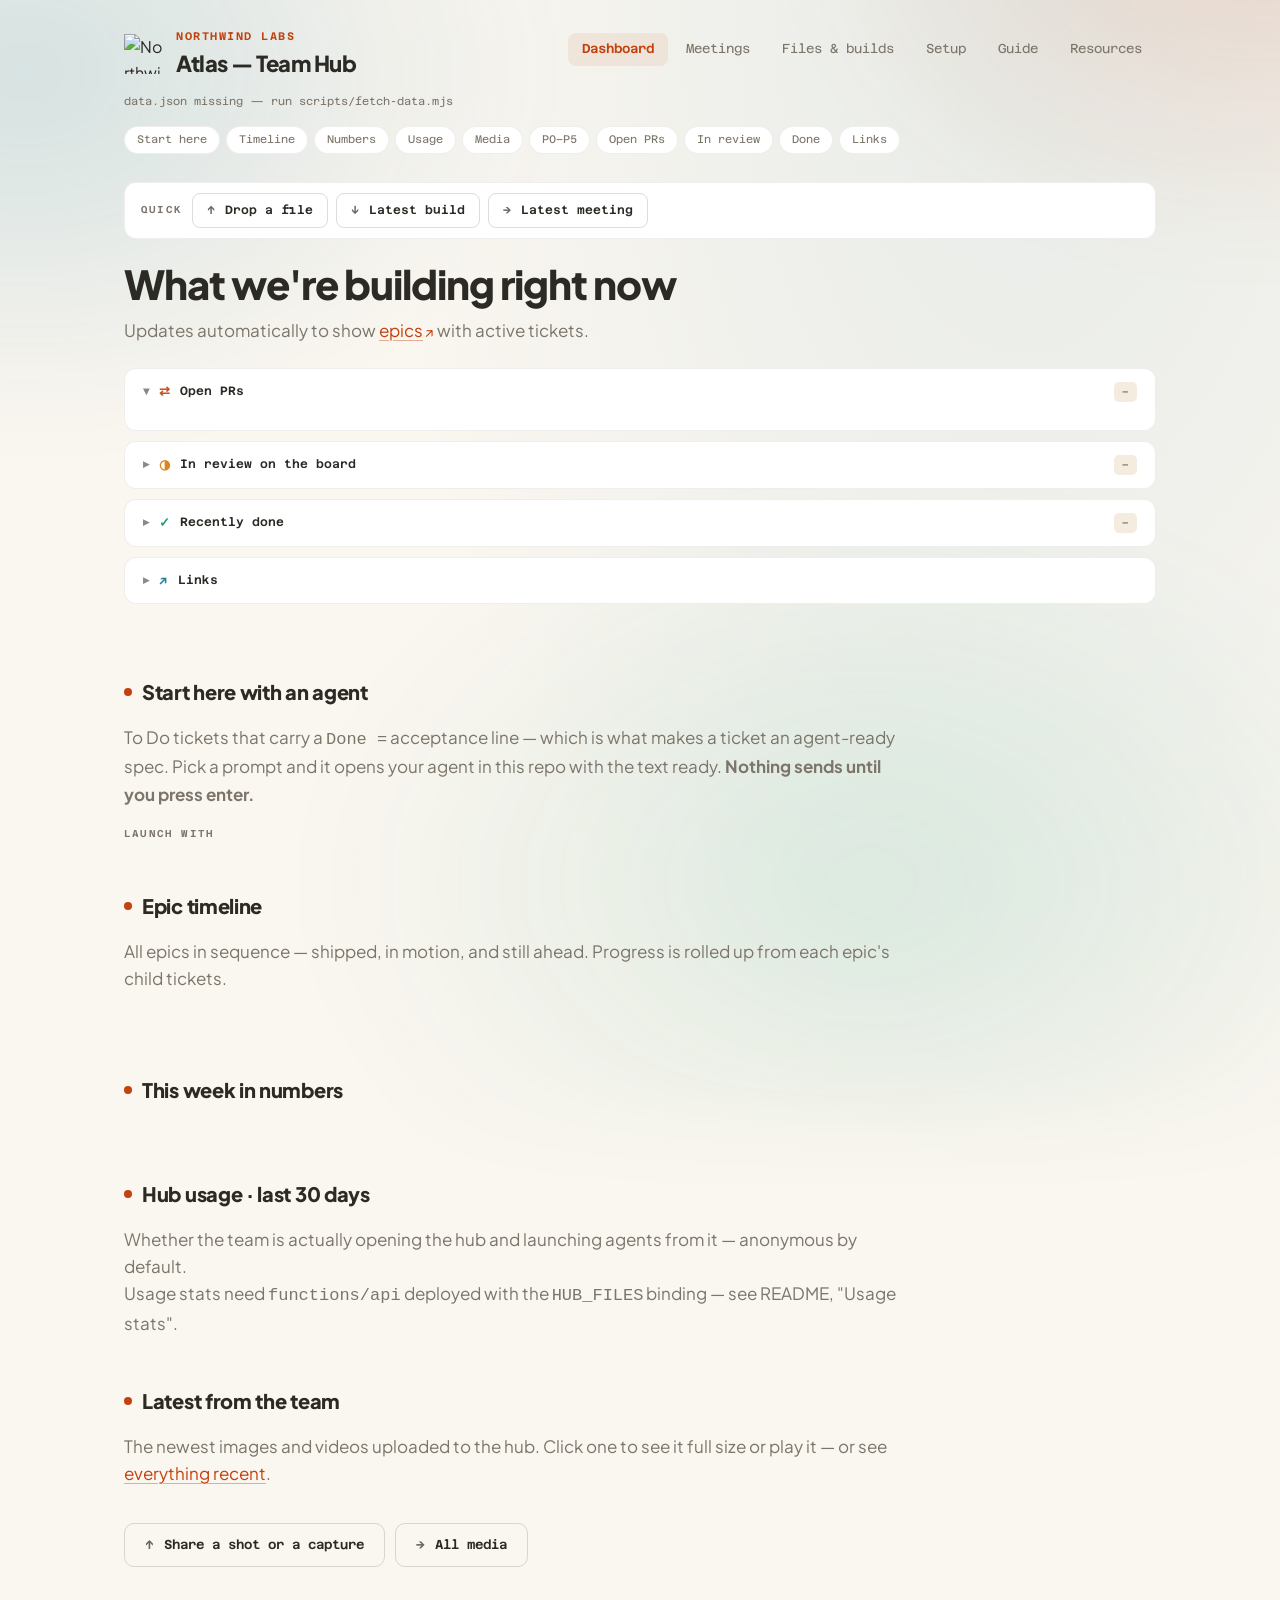
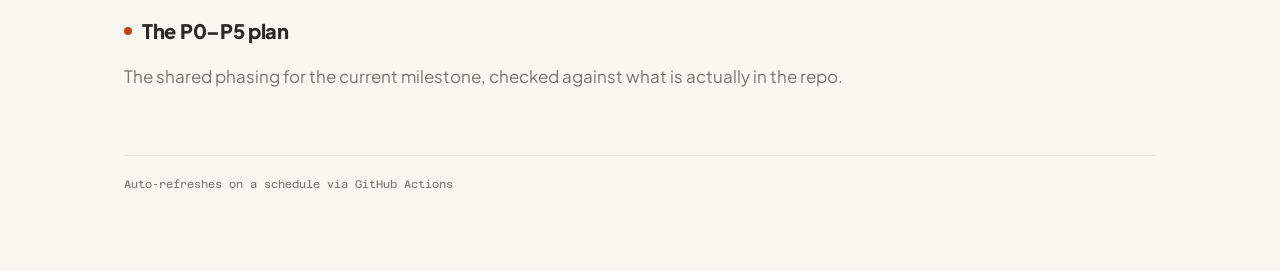
==== commit 978ba3b9: "Preview uploaded images and videos; retire proof shots The Files page shows image thumbnails and a p" ====
--- a/site/index.html
+++ b/site/index.html
@@ -23,7 +23,7 @@
   <a href="#s-timeline" data-needs-tracker>Timeline</a>
   <a href="#s-numbers">Numbers</a>
   <a href="#s-usage">Usage</a>
-  <a href="#s-shots">Screenshots</a>
+  <a href="#s-media">Media</a>
   <a href="#s-plan" data-needs-phases>P0–P5</a>
   <a href="#s-prs">Open PRs</a>
   <a href="#s-review" data-needs-tracker>In review</a>
@@ -97,13 +97,13 @@
   <div id="usage-by-person"></div>
 </div>
 
-<h2 id="s-shots">Latest from the build</h2>
-<p class="lead">Proof shots off the most recent PRs, newest first. Click any of them to open it full size — or see <a href="files.html#s-shots">the whole gallery</a>.</p>
+<h2 id="s-media">Latest from the team</h2>
+<p class="lead">The newest images and videos uploaded to the hub. Click one to see it full size or play it — or see <a href="files.html#s-media">everything recent</a>.</p>
 <div class="shots" id="shots"></div>
 
 <div class="btn-row">
   <a class="btn btn--lg btn--ghost" data-icon="↑" href="files.html#s-drop">Share a shot or a capture</a>
-  <a class="btn btn--lg btn--ghost" data-icon="→" href="files.html#s-shots">All screenshots</a>
+  <a class="btn btn--lg btn--ghost" data-icon="→" href="files.html#s-media">All media</a>
 </div>
 
 <h2 id="s-plan" data-needs-phases>The P0–P5 plan</h2>
@@ -448,35 +448,27 @@
       '<p class="lead">Usage stats need <code>functions/api</code> deployed with the <code>HUB_FILES</code> binding — see README, "Usage stats".</p>';
   });
 
-/* ---- latest screenshots -------------------------------------------------- */
-/* The same manifest the Files page gallery reads, trimmed to the newest five.
-   The section stays empty if the manifest is missing rather than shouting
-   about it on the landing page. */
-fetch("img/proof/manifest.json", { cache: "no-cache" })
-  .then((r) => { if (!r.ok) throw new Error("no manifest"); return r.json(); })
-  .then((d) => {
-    const shots = (d.shots || []).slice(0, 5);
-    if (!shots.length) return;
-    const days = (iso) => Math.floor((Date.now() - new Date(iso)) / 864e5);
-    const when = (iso) => {
-      const n = days(iso);
-      return n <= 0 ? "today" : n === 1 ? "yesterday" : `${n}d ago`;
-    };
-    const card = (s, cls) => `
-      <figure class="shot ${cls}">
-        ${days(s.date) <= 7 ? '<span class="shot__flag">new</span>' : ""}
-        <img src="img/proof/${esc(s.file)}" data-lightbox="img/proof/${esc(s.file)}"
-             alt="${esc(s.title)}" loading="lazy">
-        <figcaption class="shot__body">
-          <div class="shot__name">${esc(s.title)}</div>
-          <div class="shot__meta">${esc(s.ticket)} · <a href="${esc(s.prUrl)}">PR #${s.pr}</a> · ${when(s.date)}</div>
-        </figcaption>
-      </figure>`;
-    document.getElementById("shots").innerHTML =
-      card(shots[0], "shot--feature") +
-      `<div class="shots__minis">${shots.slice(1).map((x) => card(x, "shot--mini")).join("")}</div>`;
+/* ---- latest media -------------------------------------------------------- */
+/* The newest five uploaded images and videos, from the same file store the
+   Files page reads. The section stays empty if the store is unreachable
+   rather than shouting about it on the landing page. */
+Promise.all(["share/", "clips/", "meetings/"].map((prefix) =>
+  fetch(`/api/files?prefix=${encodeURIComponent(prefix)}`).then((r) => (r.ok ? r.json() : { files: [] }))))
+  .then(async (lists) => {
+    await hubReady;
+    const media = lists.flatMap((d) => d.files || [])
+      .filter((f) => hubMedia.kind(f))
+      .sort((a, b) => String(b.uploaded).localeCompare(String(a.uploaded)))
+      .slice(0, 5);
+    if (!media.length) return;
+    const isNew = (f) => (Date.now() - new Date(f.uploaded)) / 864e5 <= 7;
+    const el = document.getElementById("shots");
+    el.innerHTML =
+      hubMedia.tile(media[0], "shot--feature", isNew(media[0]) ? "new" : "") +
+      `<div class="shots__minis">${media.slice(1).map((f) => hubMedia.tile(f, "shot--mini", isNew(f) ? "new" : "")).join("")}</div>`;
+    hubMedia.watchVideos(el);
   })
-  .catch(() => { /* no manifest yet — leave the section empty */ });
+  .catch(() => { /* no file store yet — leave the section empty */ });
 </script>
 </body>
 </html>
--- a/site/style.css
+++ b/site/style.css
@@ -230,11 +230,15 @@
 
 .links { display: flex; flex-wrap: wrap; gap: 10px; margin-top: 8px; }
 .links a {
+  display: inline-flex; align-items: center; gap: 7px;
   font-family: var(--font-mono); font-size: 12px; text-decoration: none;
   background: var(--surface); border: 1px solid var(--border-bright); border-radius: 8px;
   padding: 8px 14px; color: var(--text);
 }
 .links a:hover { border-color: var(--accent); color: var(--accent); }
+/* Destination favicons, requested at 32px and shown at 14 so they stay crisp
+   on dense displays. A broken icon removes itself; the chip reads as text. */
+.links__ico { width: 14px; height: 14px; border-radius: 3px; }
 
 .card { background: var(--surface); border: 1px solid var(--border); border-radius: 12px; padding: 20px 24px; }
 .grid2 { display: grid; grid-template-columns: 1fr 1fr; gap: 20px; align-items: start; }
@@ -320,6 +324,30 @@
 }
 .btn[data-icon]:hover::before { opacity: 1; }
 
+/* Collapse-to-icon buttons — launcher picker, ticket prompt buttons. The glyph
+   is always visible; the name shows when the button is selected, hovered,
+   keyboard-focused, or reporting launch status (.btn--show). The gap comes
+   from the label's own margin rather than the flex gap, so a collapsed label
+   leaves no phantom space beside the icon. aria-label carries the name while
+   it is visually hidden. */
+.btn--collapse { gap: 0; }
+.btn--collapse .btn__txt {
+  display: inline-block; overflow: hidden; white-space: nowrap;
+  max-width: 220px; margin-left: 8px;
+  transition: max-width .18s ease, margin-left .18s ease, opacity .12s ease;
+}
+/* Only pointers that can hover get the collapse: on a touchscreen nothing
+   ever reveals the name, and tapping an unexplained button FIRES it — so
+   hoverless devices keep the full labels. */
+@media (hover: hover) {
+  .btn--collapse:not(:hover):not(:focus-visible):not([aria-pressed="true"]):not(.btn--show) .btn__txt {
+    max-width: 0; margin-left: 0; opacity: 0;
+  }
+}
+@media (prefers-reduced-motion: reduce) {
+  .btn--collapse .btn__txt { transition: none; }
+}
+
 /* ---- callouts and microcopy ---------------------------------------------- */
 /* Two shapes, not five. A callout is an emphasis block that takes a tone; a
    note is muted fine print. .empty and .disclosure were separate rules saying
@@ -402,10 +430,20 @@
   background: var(--surface2); color: var(--text-dim);
   font-family: var(--font-mono); font-size: 9px; font-weight: 600; text-transform: uppercase;
 }
+/* An image or video row shows the thing itself; the button opens the viewer. */
+button.f__icon { border: 0; padding: 0; cursor: zoom-in; overflow: hidden; font-size: 11px; }
+.f__icon--thumb img { width: 100%; height: 100%; object-fit: cover; display: block; }
+.f__icon--play { background: var(--text); color: var(--bg); }
 .f__main { min-width: 0; flex: 1; }
 .f__name { font-size: 14px; font-weight: 600; overflow: hidden; text-overflow: ellipsis; white-space: nowrap; }
 .f__meta { font-family: var(--font-mono); font-size: 10px; color: var(--text-dim); margin-top: 2px; }
 .f__actions { display: flex; gap: 6px; flex-shrink: 0; }
+/* On a phone the two buttons left the name a few characters wide; put them on
+   their own line instead. */
+@media (max-width: 600px) {
+  .f { flex-wrap: wrap; }
+  .f__actions { width: 100%; justify-content: flex-end; }
+}
 
 /* ---- builds -------------------------------------------------------------- */
 .builds { display: grid; grid-template-columns: repeat(auto-fit, minmax(260px, 1fr)); gap: 16px; }
@@ -422,7 +460,7 @@
 .unity-install { border-top-color: var(--water); }
 .unity-install .build__tag { color: var(--water); }
 
-/* ---- screenshot gallery -------------------------------------------------- */
+/* ---- media gallery ------------------------------------------------------- */
 .gallery { display: grid; grid-template-columns: repeat(auto-fill, minmax(240px, 1fr)); gap: 16px; }
 .shot {
   background: var(--surface); border: 1px solid var(--border);
@@ -436,13 +474,29 @@
 .shot__name { font-size: 13px; font-weight: 700; }
 .shot__meta { font-family: var(--font-mono); font-size: 10px; color: var(--text-dim); margin-top: 3px; }
 .shot__meta a { color: var(--accent); text-decoration: none; }
+/* The tile's preview is a button, so a keyboard can open the viewer too. */
+.shot__media {
+  position: relative; display: block; width: 100%; padding: 0; border: 0;
+  background: var(--surface2); cursor: zoom-in; overflow: hidden;
+}
+.shot video {
+  width: 100%; aspect-ratio: 16 / 10; object-fit: cover;
+  background: var(--surface2); display: block; pointer-events: none;
+}
+.shot__play {
+  position: absolute; left: 50%; top: 50%; transform: translate(-50%, -50%);
+  width: 44px; height: 44px; border-radius: 999px; display: grid; place-items: center;
+  background: rgba(0, 0, 0, .6); color: #fff; font-size: 16px; padding-left: 3px;
+}
+.shot__media:focus-visible, button.f__icon:focus-visible { outline: 2px solid var(--accent); outline-offset: 2px; }
 
 .lightbox {
   position: fixed; inset: 0; z-index: 50; background: rgba(0, 0, 0, .82);
   display: none; place-items: center; padding: 32px; cursor: zoom-out;
 }
 .lightbox.is-open { display: grid; }
-.lightbox img { max-width: 100%; max-height: 100%; border-radius: 8px; }
+.lightbox img, .lightbox video { max-width: 100%; max-height: 100%; border-radius: 8px; }
+.lightbox video { background: #000; cursor: auto; }
 
 /* ---- meeting / transcript ------------------------------------------------ */
 .player { width: 100%; border-radius: 12px; background: #000; display: block; aspect-ratio: 16/9; }
@@ -1146,8 +1200,8 @@
 /* .lbtn is a plain button, so give it the same flex row .btn already has —
    same padding and font, so the queue's geometry does not shift. */
 
-/* ---- dashboard screenshot showcase --------------------------------------- */
-/* Newest shot large, the next four beside it. The dashboard is where people
+/* ---- dashboard media showcase -------------------------------------------- */
+/* Newest upload large, the next four beside it. The dashboard is where people
    land, so the most recent visible progress belongs above the fold-ish. */
 .shots { display: grid; grid-template-columns: minmax(0, 1.7fr) minmax(0, 1fr); gap: 16px; margin-top: 24px; }
 .shots__minis { display: grid; grid-template-columns: 1fr 1fr; gap: 16px; align-content: start; }
@@ -1157,10 +1211,10 @@
 }
 
 .shot { position: relative; }
-.shot img { transition: transform .45s ease; }
-.shot:hover img { transform: scale(1.04); }
-.shot--feature img { aspect-ratio: 16 / 9; }
-.shot--mini img { aspect-ratio: 4 / 3; }
+.shot img, .shot video { transition: transform .45s ease; }
+.shot:hover img, .shot:hover video { transform: scale(1.04); }
+.shot--feature img, .shot--feature video { aspect-ratio: 16 / 9; }
+.shot--mini img, .shot--mini video { aspect-ratio: 4 / 3; }
 .shot--mini .shot__body { padding: 10px 12px; }
 .shot--mini .shot__name { font-size: 12px; }
 
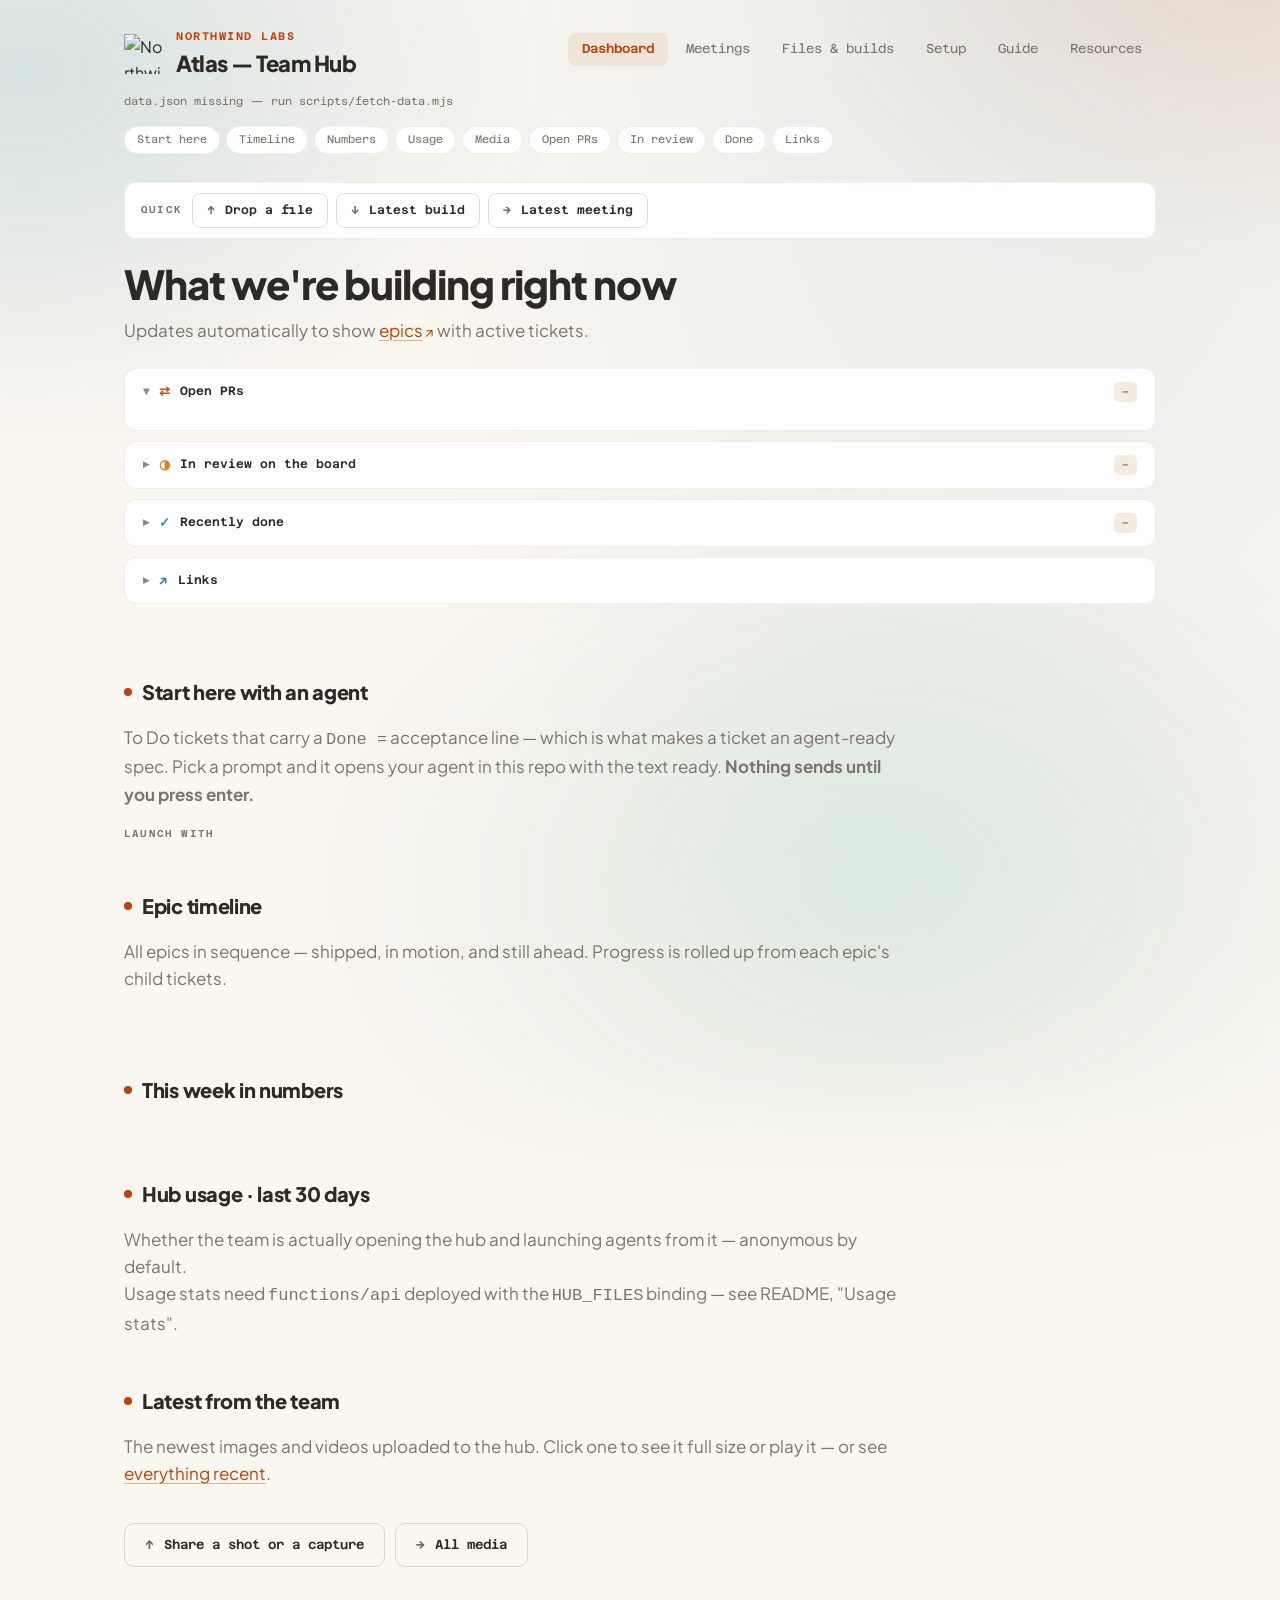
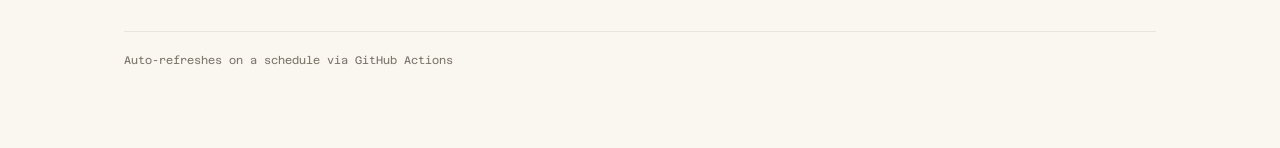
==== commit 7d0446cb: "feat: adopt canonical schema pack and wire theme packs - Replace with canonical SCHEMA.md (array for" ====
--- a/site/index.html
+++ b/site/index.html
@@ -24,7 +24,6 @@
   <a href="#s-numbers">Numbers</a>
   <a href="#s-usage">Usage</a>
   <a href="#s-media">Media</a>
-  <a href="#s-plan" data-needs-phases>P0–P5</a>
   <a href="#s-prs">Open PRs</a>
   <a href="#s-review" data-needs-tracker>In review</a>
   <a href="#s-done" data-needs-tracker>Done</a>
@@ -36,6 +35,18 @@
   <a class="btn btn--lg btn--ghost" data-icon="↑" href="files.html#s-drop">Drop a file</a>
   <a class="btn btn--lg btn--ghost" data-icon="↓" href="files.html#s-builds">Latest build</a>
   <a class="btn btn--lg btn--ghost" data-icon="→" href="meetings.html">Latest meeting</a>
+</section>
+
+<!-- Pipeline Scoreboard — enabled via hub.config.js pipelineScoreboard -->
+<section id="pipeline-scoreboard" class="scoreboard" hidden aria-label="Pipeline status">
+  <div class="scoreboard__header">
+    <h2 class="scoreboard__title">Pipeline Status</h2>
+    <div class="scoreboard__meta">
+      <span class="scoreboard__score" id="scoreboard-score">loading…</span>
+      <span class="scoreboard__asof" id="scoreboard-asof">…</span>
+    </div>
+  </div>
+  <div class="scoreboard__gauges" id="scoreboard-gauges"></div>
 </section>
 
 <h1>What we're building right now</h1>
@@ -51,17 +62,17 @@
 <div class="folds">
   <details class="fold" id="s-prs" data-fold="prs" open>
     <summary class="fold__head"><span class="fold__icon">⇄</span>Open PRs<span class="fold__count" id="n-open-prs">–</span></summary>
-    <div class="fold__body"><ul class="rows" id="open-prs"></ul></div>
+    <div class="fold__body"><ul class="rows" id="open-prs" data-show="5"></ul></div>
   </details>
 
   <details class="fold" id="s-review" data-fold="review" data-needs-tracker>
     <summary class="fold__head"><span class="fold__icon">◑</span>In review on the board<span class="fold__count" id="n-in-review">–</span></summary>
-    <div class="fold__body"><ul class="rows" id="in-review"></ul></div>
+    <div class="fold__body"><ul class="rows" id="in-review" data-show="5"></ul></div>
   </details>
 
   <details class="fold" id="s-done" data-fold="done" data-needs-tracker>
     <summary class="fold__head"><span class="fold__icon">✓</span>Recently done<span class="fold__count" id="n-done-recent">–</span></summary>
-    <div class="fold__body"><ul class="rows" id="done-recent"></ul></div>
+    <div class="fold__body"><ul class="rows" id="done-recent" data-show="5"></ul></div>
   </details>
 
   <details class="fold" id="s-links" data-fold="links">
@@ -106,9 +117,14 @@
   <a class="btn btn--lg btn--ghost" data-icon="→" href="files.html#s-media">All media</a>
 </div>
 
+<!-- P0–P5 ladder retired in favor of pipeline scoreboard (2026-09-29).
+     Teams using phases should migrate to gauges[] in snapshot.json.
+     Uncomment below to restore the phases section if needed:
+
 <h2 id="s-plan" data-needs-phases>The P0–P5 plan</h2>
 <p class="lead" id="phases-blurb" data-needs-phases></p>
 <div class="phases" id="phases" data-needs-phases></div>
+-->
 
 
 <footer class="site" data-hub-shell></footer>
--- a/site/style.css
+++ b/site/style.css
@@ -419,6 +419,9 @@
 
 /* ---- file list ----------------------------------------------------------- */
 .files { list-style: none; }
+/* Lists capped by hub.js section 5b: hidden items and the button must beat any display rule. */
+[data-show] > [hidden], .show-all[hidden] { display: none !important; }
+.show-all { margin-top: 12px; }
 .f {
   display: flex; gap: 12px; align-items: center;
   padding: 11px 4px; border-bottom: 1px solid var(--border); min-width: 0;
@@ -1371,3 +1374,188 @@
 .cautions li { font-size: 14px; }
 .cautions { margin: 8px 0 0 1.2em; }
 .clip .btn-row { margin: 0; gap: 6px; }
+
+/* ---- pipeline scoreboard ------------------------------------------------- */
+/* At-a-glance status strip showing PASS/WAIT/FAIL gauges with evidence.
+   Enabled via hub.config.js pipelineScoreboard.
+   
+   Theme variables (applied by hub.js when theme JSON loads):
+   --sb-bg, --sb-surface, --sb-fg, --sb-muted, --sb-primary, --sb-accent,
+   --sb-pass, --sb-wait, --sb-fail, --sb-chip-border
+   
+   Shared chip colors (Charlie-approved):
+   PASS: #1a7f37, WAIT: #9a6700, FAIL: #cf222e */
+
+.scoreboard {
+  /* Theme-aware fallbacks */
+  background: var(--sb-surface, var(--surface));
+  border: 1px solid var(--border);
+  border-radius: 12px;
+  padding: 20px 24px;
+  margin: 0 0 32px;
+}
+.scoreboard[hidden] { display: none; }
+
+.scoreboard__header {
+  display: flex;
+  justify-content: space-between;
+  align-items: baseline;
+  flex-wrap: wrap;
+  gap: 12px;
+  margin-bottom: 18px;
+  padding-bottom: 14px;
+  border-bottom: 1px solid var(--border);
+}
+
+.scoreboard__title {
+  font-size: 18px;
+  font-weight: 800;
+  letter-spacing: -0.3px;
+  margin: 0;
+  color: var(--sb-fg, var(--text));
+}
+.scoreboard__title::before { display: none; }
+
+.scoreboard__meta {
+  display: flex;
+  align-items: center;
+  gap: 16px;
+  flex-wrap: wrap;
+  font-family: var(--font-mono);
+  font-size: 11px;
+  color: var(--sb-muted, var(--text-dim));
+}
+
+.scoreboard__score {
+  font-weight: 600;
+  letter-spacing: 0.3px;
+}
+
+.scoreboard__gauges {
+  display: grid;
+  grid-template-columns: repeat(auto-fill, minmax(240px, 1fr));
+  gap: 12px;
+}
+
+.gauge {
+  --gauge-color: var(--text-dim);
+  background: var(--surface2);
+  border: 1px solid var(--border);
+  border-left: 4px solid var(--gauge-color);
+  border-radius: 8px;
+  padding: 12px 14px;
+  min-width: 0;
+  transition: border-color 0.2s ease, box-shadow 0.2s ease;
+}
+
+.gauge:hover {
+  border-left-width: 4px;
+  border-left-color: var(--gauge-color);
+  box-shadow: 0 4px 12px -6px color-mix(in srgb, var(--gauge-color) 40%, transparent);
+}
+
+/* Shared chip colors (Charlie-approved solid pills) */
+.gauge--pass {
+  --gauge-color: var(--sb-pass, #1a7f37);
+}
+
+.gauge--wait {
+  --gauge-color: var(--sb-wait, #9a6700);
+}
+
+.gauge--fail {
+  --gauge-color: var(--sb-fail, #cf222e);
+}
+
+.gauge__header {
+  display: flex;
+  align-items: baseline;
+  justify-content: space-between;
+  gap: 8px;
+  margin-bottom: 6px;
+}
+
+.gauge__label {
+  font-size: 13px;
+  font-weight: 700;
+  line-height: 1.3;
+  color: var(--sb-fg, var(--text));
+}
+
+.gauge__status {
+  font-family: var(--font-mono);
+  font-size: 9px;
+  font-weight: 600;
+  letter-spacing: 0.8px;
+  text-transform: uppercase;
+  color: #ffffff;
+  background: var(--gauge-color);
+  border: 1px solid var(--sb-chip-border, var(--gauge-color));
+  border-radius: 4px;
+  padding: 2px 6px;
+  flex-shrink: 0;
+}
+
+.gauge__evidence {
+  font-size: 11px;
+  color: var(--sb-muted, var(--text-dim));
+  line-height: 1.45;
+  overflow: hidden;
+  text-overflow: ellipsis;
+  display: -webkit-box;
+  -webkit-line-clamp: 2;
+  -webkit-box-orient: vertical;
+}
+
+.gauge__evidence a {
+  color: var(--sb-accent, var(--gauge-color));
+  text-decoration: none;
+}
+
+.gauge__evidence a:hover {
+  text-decoration: underline;
+}
+
+.gauge__detail {
+  font-family: var(--font-mono);
+  font-size: 10px;
+  color: var(--sb-muted, var(--text-dim));
+  margin-top: 4px;
+}
+
+@media (max-width: 760px) {
+  .scoreboard__gauges {
+    grid-template-columns: 1fr;
+  }
+}
+
+/* Print styles for PNG/PDF export — preserve colors and layout */
+@media print {
+  @page { size: auto; margin: 12mm; }
+  
+  .scoreboard {
+    background: var(--sb-surface, var(--surface)) !important;
+    -webkit-print-color-adjust: exact;
+    print-color-adjust: exact;
+  }
+  
+  .gauge,
+  .gauge__status {
+    -webkit-print-color-adjust: exact;
+    print-color-adjust: exact;
+  }
+  
+  .gauge__status {
+    background: var(--gauge-color) !important;
+    color: #ffffff !important;
+  }
+  
+  .gauge__evidence a {
+    color: inherit;
+    text-decoration: none;
+  }
+  
+  .no-print {
+    display: none !important;
+  }
+}
